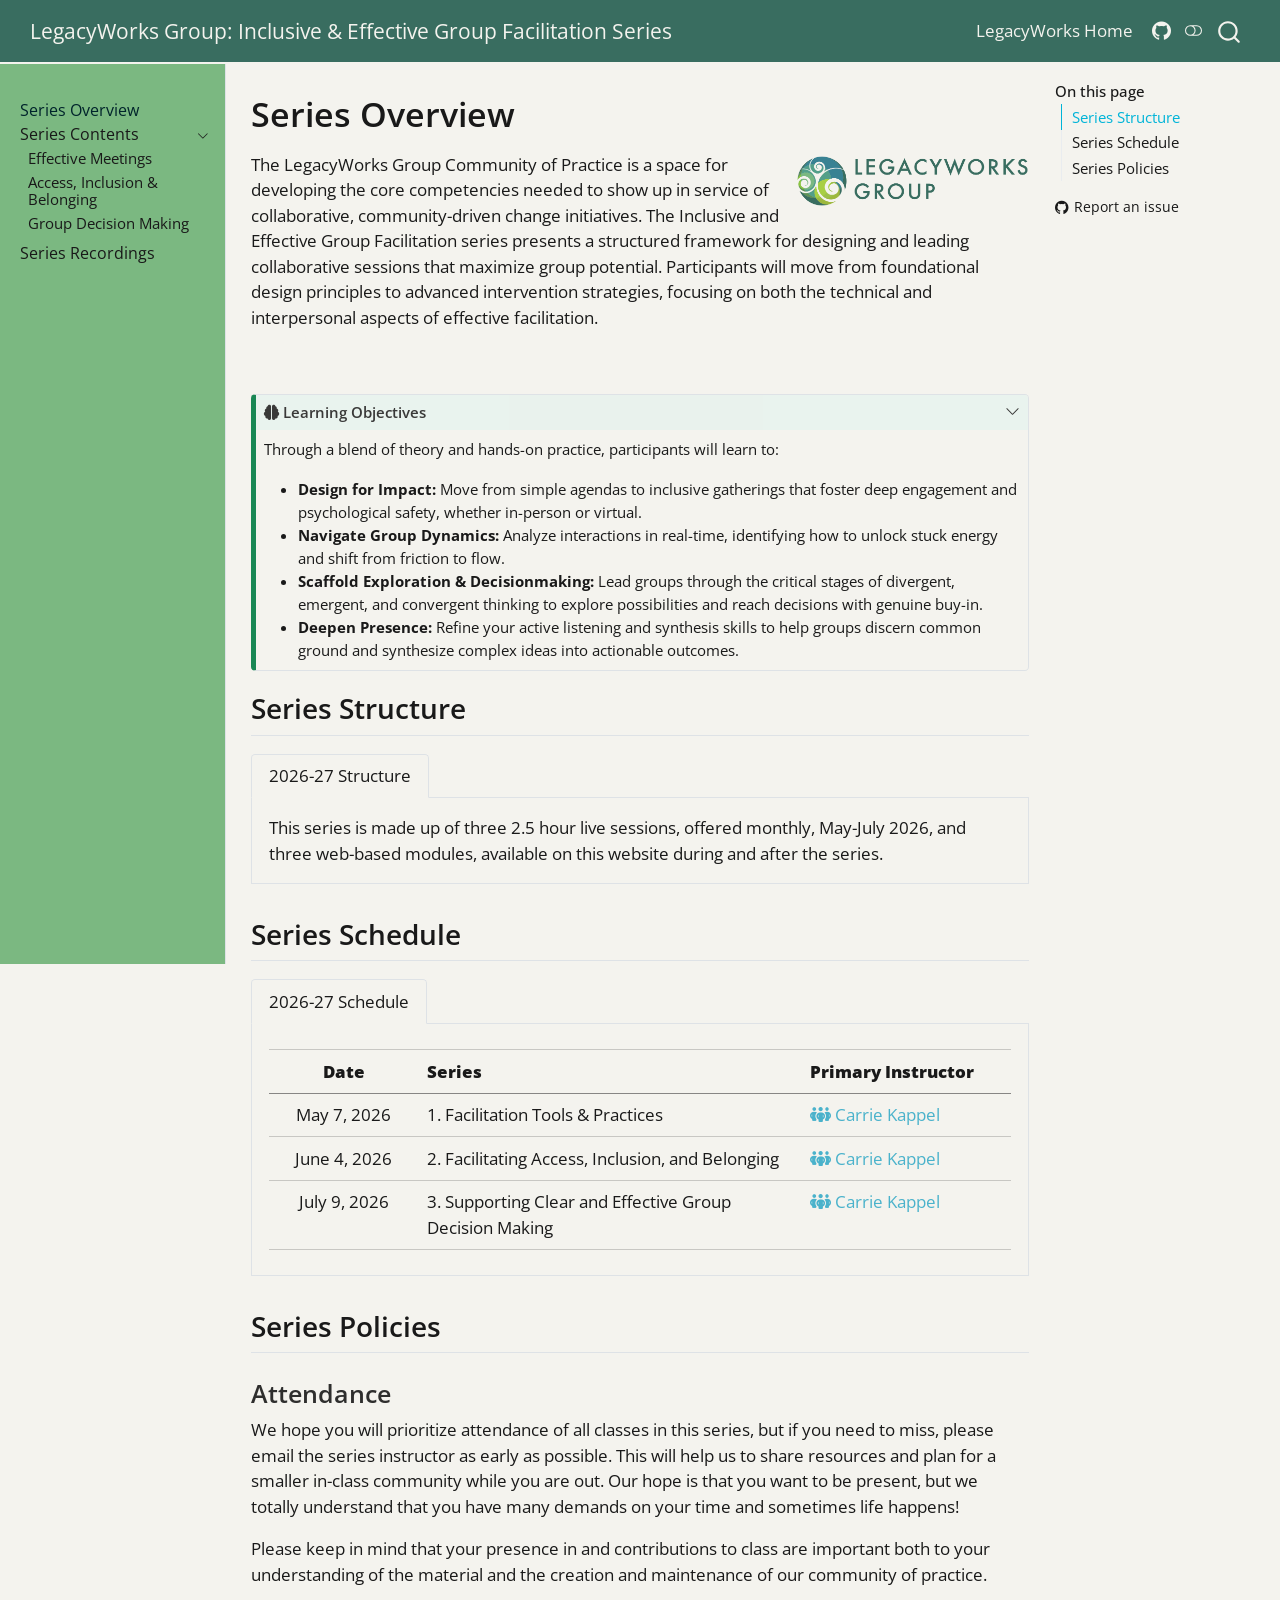
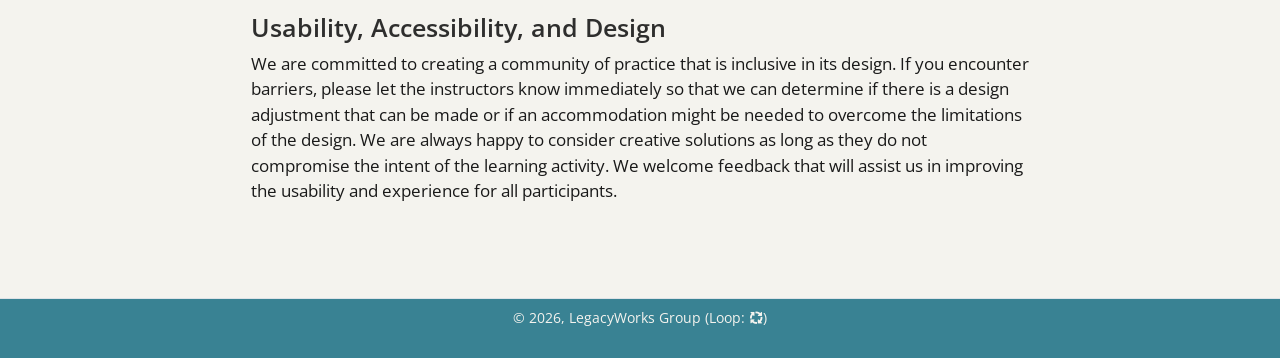
==== index.html @ 229d74aa "Built site for gh-pages" ====
<!DOCTYPE html>
<html xmlns="http://www.w3.org/1999/xhtml" lang="en" xml:lang="en"><head>

<meta charset="utf-8">
<meta name="generator" content="quarto-1.9.38">

<meta name="viewport" content="width=device-width, initial-scale=1.0, user-scalable=yes">


<title>Series Overview – LegacyWorks Group: Inclusive &amp; Effective Group Facilitation Series</title>
<style>
/* Default styles provided by pandoc.
** See https://pandoc.org/MANUAL.html#variables-for-html for config info.
*/
code{white-space: pre-wrap;}
span.smallcaps{font-variant: small-caps;}
div.columns{display: flex; gap: min(4vw, 1.5em);}
div.column{flex: auto; overflow-x: auto;}
div.hanging-indent{margin-left: 1.5em; text-indent: -1.5em;}
ul.task-list{list-style: none;}
ul.task-list li input[type="checkbox"] {
  width: 0.8em;
  margin: 0 0.8em 0.2em -1em; /* quarto-specific, see https://github.com/quarto-dev/quarto-cli/issues/4556 */ 
  vertical-align: middle;
}
</style>


<script src="site_libs/quarto-nav/quarto-nav.js"></script>
<script src="site_libs/quarto-nav/headroom.min.js"></script>
<script src="site_libs/clipboard/clipboard.min.js"></script>
<script src="site_libs/quarto-search/autocomplete.umd.js"></script>
<script src="site_libs/quarto-search/fuse.min.js"></script>
<script src="site_libs/quarto-search/quarto-search.js"></script>
<meta name="quarto:offset" content="./">
<link href="./content/images/logo_lwg-circle.png" rel="icon" type="image/png">
<script src="site_libs/quarto-html/quarto.js" type="module"></script>
<script src="site_libs/quarto-html/tabsets/tabsets.js" type="module"></script>
<script src="site_libs/quarto-html/popper.min.js"></script>
<script src="site_libs/quarto-html/tippy.umd.min.js"></script>
<script src="site_libs/quarto-html/anchor.min.js"></script>
<link href="site_libs/quarto-html/tippy.css" rel="stylesheet">
<link href="site_libs/quarto-html/quarto-syntax-highlighting-15634bcf2e68342d4ad2dfa704d543f6.css" rel="stylesheet" class="quarto-color-scheme" id="quarto-text-highlighting-styles">
<link href="site_libs/quarto-html/quarto-syntax-highlighting-dark-0a6b7249c26820e032cb0bd839ff02b1.css" rel="stylesheet" class="quarto-color-scheme quarto-color-alternate" id="quarto-text-highlighting-styles">
<link href="site_libs/quarto-html/quarto-syntax-highlighting-15634bcf2e68342d4ad2dfa704d543f6.css" rel="stylesheet" class="quarto-color-scheme-extra" id="quarto-text-highlighting-styles">
<script src="site_libs/bootstrap/bootstrap.min.js"></script>
<link href="site_libs/bootstrap/bootstrap-icons.css" rel="stylesheet">
<link href="site_libs/bootstrap/bootstrap-99020e4f8ed418874f7eb208afc28498.min.css" rel="stylesheet" append-hash="true" class="quarto-color-scheme" id="quarto-bootstrap" data-mode="light">
<link href="site_libs/bootstrap/bootstrap-dark-16f707bbf4375c646c386dc39ae0afd0.min.css" rel="stylesheet" append-hash="true" class="quarto-color-scheme quarto-color-alternate" id="quarto-bootstrap" data-mode="dark">
<link href="site_libs/bootstrap/bootstrap-99020e4f8ed418874f7eb208afc28498.min.css" rel="stylesheet" append-hash="true" class="quarto-color-scheme-extra" id="quarto-bootstrap" data-mode="light">
<link href="site_libs/quarto-contrib/fontawesome6-6.7.2/all.min.css" rel="stylesheet">
<link href="site_libs/quarto-contrib/fontawesome6-6.7.2/latex-fontsize.css" rel="stylesheet">
<script id="quarto-search-options" type="application/json">{
  "location": "navbar",
  "copy-button": false,
  "collapse-after": 3,
  "panel-placement": "end",
  "type": "overlay",
  "limit": 50,
  "keyboard-shortcut": [
    "f",
    "/",
    "s"
  ],
  "show-item-context": false,
  "language": {
    "search-no-results-text": "No results",
    "search-matching-documents-text": "matching documents",
    "search-copy-link-title": "Copy link to search",
    "search-hide-matches-text": "Hide additional matches",
    "search-more-match-text": "more match in this document",
    "search-more-matches-text": "more matches in this document",
    "search-clear-button-title": "Clear",
    "search-text-placeholder": "",
    "search-detached-cancel-button-title": "Cancel",
    "search-submit-button-title": "Submit",
    "search-label": "Search"
  }
}</script>


</head>

<body class="nav-sidebar docked nav-fixed quarto-light"><script id="quarto-html-before-body" type="application/javascript">
    const toggleBodyColorMode = (bsSheetEl) => {
      const mode = bsSheetEl.getAttribute("data-mode");
      const bodyEl = window.document.querySelector("body");
      if (mode === "dark") {
        bodyEl.classList.add("quarto-dark");
        bodyEl.classList.remove("quarto-light");
      } else {
        bodyEl.classList.add("quarto-light");
        bodyEl.classList.remove("quarto-dark");
      }
    }
    const toggleBodyColorPrimary = () => {
      const bsSheetEl = window.document.querySelector("link#quarto-bootstrap:not([rel=disabled-stylesheet])");
      if (bsSheetEl) {
        toggleBodyColorMode(bsSheetEl);
      }
    }
    const setColorSchemeToggle = (alternate) => {
      const toggles = window.document.querySelectorAll('.quarto-color-scheme-toggle');
      for (let i=0; i < toggles.length; i++) {
        const toggle = toggles[i];
        if (toggle) {
          if (alternate) {
            toggle.classList.add("alternate");
          } else {
            toggle.classList.remove("alternate");
          }
        }
      }
    };
    const toggleColorMode = (alternate) => {
      // Switch the stylesheets
      const primaryStylesheets = window.document.querySelectorAll('link.quarto-color-scheme:not(.quarto-color-alternate)');
      const alternateStylesheets = window.document.querySelectorAll('link.quarto-color-scheme.quarto-color-alternate');
      manageTransitions('#quarto-margin-sidebar .nav-link', false);
      if (alternate) {
        // note: dark is layered on light, we don't disable primary!
        enableStylesheet(alternateStylesheets);
        for (const sheetNode of alternateStylesheets) {
          if (sheetNode.id === "quarto-bootstrap") {
            toggleBodyColorMode(sheetNode);
          }
        }
      } else {
        disableStylesheet(alternateStylesheets);
        enableStylesheet(primaryStylesheets)
        toggleBodyColorPrimary();
      }
      manageTransitions('#quarto-margin-sidebar .nav-link', true);
      // Switch the toggles
      setColorSchemeToggle(alternate)
      // Hack to workaround the fact that safari doesn't
      // properly recolor the scrollbar when toggling (#1455)
      if (navigator.userAgent.indexOf('Safari') > 0 && navigator.userAgent.indexOf('Chrome') == -1) {
        manageTransitions("body", false);
        window.scrollTo(0, 1);
        setTimeout(() => {
          window.scrollTo(0, 0);
          manageTransitions("body", true);
        }, 40);
      }
    }
    const disableStylesheet = (stylesheets) => {
      for (let i=0; i < stylesheets.length; i++) {
        const stylesheet = stylesheets[i];
        stylesheet.rel = 'disabled-stylesheet';
      }
    }
    const enableStylesheet = (stylesheets) => {
      for (let i=0; i < stylesheets.length; i++) {
        const stylesheet = stylesheets[i];
        if(stylesheet.rel !== 'stylesheet') { // for Chrome, which will still FOUC without this check
          stylesheet.rel = 'stylesheet';
        }
      }
    }
    const manageTransitions = (selector, allowTransitions) => {
      const els = window.document.querySelectorAll(selector);
      for (let i=0; i < els.length; i++) {
        const el = els[i];
        if (allowTransitions) {
          el.classList.remove('notransition');
        } else {
          el.classList.add('notransition');
        }
      }
    }
    const isFileUrl = () => {
      return window.location.protocol === 'file:';
    }
    const hasAlternateSentinel = () => {
      let styleSentinel = getColorSchemeSentinel();
      if (styleSentinel !== null) {
        return styleSentinel === "alternate";
      } else {
        return false;
      }
    }
    const setStyleSentinel = (alternate) => {
      const value = alternate ? "alternate" : "default";
      if (!isFileUrl()) {
        window.localStorage.setItem("quarto-color-scheme", value);
      } else {
        localAlternateSentinel = value;
      }
    }
    const getColorSchemeSentinel = () => {
      if (!isFileUrl()) {
        const storageValue = window.localStorage.getItem("quarto-color-scheme");
        return storageValue != null ? storageValue : localAlternateSentinel;
      } else {
        return localAlternateSentinel;
      }
    }
    const toggleGiscusIfUsed = (isAlternate, darkModeDefault) => {
      const baseTheme = document.querySelector('#giscus-base-theme')?.value ?? 'light';
      const alternateTheme = document.querySelector('#giscus-alt-theme')?.value ?? 'dark';
      let newTheme = '';
      if(authorPrefersDark) {
        newTheme = isAlternate ? baseTheme : alternateTheme;
      } else {
        newTheme = isAlternate ? alternateTheme : baseTheme;
      }
      const changeGiscusTheme = () => {
        // From: https://github.com/giscus/giscus/issues/336
        const sendMessage = (message) => {
          const iframe = document.querySelector('iframe.giscus-frame');
          if (!iframe) return;
          iframe.contentWindow.postMessage({ giscus: message }, 'https://giscus.app');
        }
        sendMessage({
          setConfig: {
            theme: newTheme
          }
        });
      }
      const isGiscussLoaded = window.document.querySelector('iframe.giscus-frame') !== null;
      if (isGiscussLoaded) {
        changeGiscusTheme();
      }
    };
    const authorPrefersDark = false;
    const darkModeDefault = authorPrefersDark;
      document.querySelector('link#quarto-text-highlighting-styles.quarto-color-scheme-extra').rel = 'disabled-stylesheet';
      document.querySelector('link#quarto-bootstrap.quarto-color-scheme-extra').rel = 'disabled-stylesheet';
    let localAlternateSentinel = darkModeDefault ? 'alternate' : 'default';
    // Dark / light mode switch
    window.quartoToggleColorScheme = () => {
      // Read the current dark / light value
      let toAlternate = !hasAlternateSentinel();
      toggleColorMode(toAlternate);
      setStyleSentinel(toAlternate);
      toggleGiscusIfUsed(toAlternate, darkModeDefault);
      window.dispatchEvent(new Event('resize'));
    };
    // Switch to dark mode if need be
    if (hasAlternateSentinel()) {
      toggleColorMode(true);
    } else {
      toggleColorMode(false);
    }
  </script>

<div id="quarto-search-results"></div>
  <header id="quarto-header" class="headroom fixed-top">
    <nav class="navbar navbar-expand-lg " data-bs-theme="dark">
      <div class="navbar-container container-fluid">
      <div class="navbar-brand-container mx-auto">
    <a class="navbar-brand" href="./index.html">
    <span class="navbar-title">LegacyWorks Group: Inclusive &amp; Effective Group Facilitation Series</span>
    </a>
  </div>
            <div id="quarto-search" class="" title="Search"></div>
          <button class="navbar-toggler" type="button" data-bs-toggle="collapse" data-bs-target="#navbarCollapse" aria-controls="navbarCollapse" role="menu" aria-expanded="false" aria-label="Toggle navigation" onclick="if (window.quartoToggleHeadroom) { window.quartoToggleHeadroom(); }">
  <span class="navbar-toggler-icon"></span>
</button>
          <div class="collapse navbar-collapse" id="navbarCollapse">
            <ul class="navbar-nav navbar-nav-scroll ms-auto">
  <li class="nav-item">
    <a class="nav-link" href="https://legacyworksgroup.com/"> 
<span class="menu-text">LegacyWorks Home</span></a>
  </li>  
  <li class="nav-item compact">
    <a class="nav-link" href="https://github.com/LegacyWorksGroup/inclusive-facilitation"> <i class="bi bi-github" role="img">
</i> 
<span class="menu-text"></span></a>
  </li>  
</ul>
          </div> <!-- /navcollapse -->
            <div class="quarto-navbar-tools">
  <a href="" class="quarto-color-scheme-toggle quarto-navigation-tool  px-1" onclick="window.quartoToggleColorScheme(); return false;" title="Toggle dark mode"><i class="bi"></i></a>
</div>
      </div> <!-- /container-fluid -->
    </nav>
  <nav class="quarto-secondary-nav">
    <div class="container-fluid d-flex">
      <button type="button" class="quarto-btn-toggle btn" data-bs-toggle="collapse" role="button" data-bs-target=".quarto-sidebar-collapse-item" aria-controls="quarto-sidebar" aria-expanded="false" aria-label="Toggle sidebar navigation" onclick="if (window.quartoToggleHeadroom) { window.quartoToggleHeadroom(); }">
        <i class="bi bi-layout-text-sidebar-reverse"></i>
      </button>
        <nav class="quarto-page-breadcrumbs" aria-label="breadcrumb"><ol class="breadcrumb"><li class="breadcrumb-item"><a href="./index.html">Series Overview</a></li></ol></nav>
        <a class="flex-grow-1" role="navigation" data-bs-toggle="collapse" data-bs-target=".quarto-sidebar-collapse-item" aria-controls="quarto-sidebar" aria-expanded="false" aria-label="Toggle sidebar navigation" onclick="if (window.quartoToggleHeadroom) { window.quartoToggleHeadroom(); }">      
        </a>
    </div>
  </nav>
</header>
<!-- content -->
<div id="quarto-content" class="quarto-container page-columns page-rows-contents page-layout-article page-navbar">
<!-- sidebar -->
  <nav id="quarto-sidebar" class="sidebar collapse collapse-horizontal quarto-sidebar-collapse-item sidebar-navigation docked overflow-auto">
    <div class="sidebar-menu-container"> 
    <ul class="list-unstyled mt-1">
        <li class="sidebar-item">
  <div class="sidebar-item-container"> 
  <a href="./index.html" class="sidebar-item-text sidebar-link active">
 <span class="menu-text">Series Overview</span></a>
  </div>
</li>
        <li class="sidebar-item sidebar-item-section">
      <div class="sidebar-item-container"> 
            <a class="sidebar-item-text sidebar-link text-start" data-bs-toggle="collapse" data-bs-target="#quarto-sidebar-section-1" role="navigation" aria-expanded="true">
 <span class="menu-text">Series Contents</span></a>
          <a class="sidebar-item-toggle text-start" data-bs-toggle="collapse" data-bs-target="#quarto-sidebar-section-1" role="navigation" aria-expanded="true" aria-label="Toggle section">
            <i class="bi bi-chevron-right ms-2"></i>
          </a> 
      </div>
      <ul id="quarto-sidebar-section-1" class="collapse list-unstyled sidebar-section depth1 show">  
          <li class="sidebar-item">
  <div class="sidebar-item-container"> 
  <a href="./content/meetings.html" class="sidebar-item-text sidebar-link">
 <span class="menu-text">Effective Meetings</span></a>
  </div>
</li>
          <li class="sidebar-item">
  <div class="sidebar-item-container"> 
  <a href="./content/belonging.html" class="sidebar-item-text sidebar-link">
 <span class="menu-text">Access, Inclusion &amp; Belonging</span></a>
  </div>
</li>
          <li class="sidebar-item">
  <div class="sidebar-item-container"> 
  <a href="./content/decision-making.html" class="sidebar-item-text sidebar-link">
 <span class="menu-text">Group Decision Making</span></a>
  </div>
</li>
      </ul>
  </li>
        <li class="sidebar-item">
  <div class="sidebar-item-container"> 
  <a href="./recordings.html" class="sidebar-item-text sidebar-link">
 <span class="menu-text">Series Recordings</span></a>
  </div>
</li>
    </ul>
    </div>
</nav>
<div id="quarto-sidebar-glass" class="quarto-sidebar-collapse-item" data-bs-toggle="collapse" data-bs-target=".quarto-sidebar-collapse-item"></div>
<!-- margin-sidebar -->
    <div id="quarto-margin-sidebar" class="sidebar margin-sidebar">
        <nav id="TOC" role="doc-toc" class="toc-active">
    <h2 id="toc-title">On this page</h2>
   
  <ul>
  <li><a href="#series-structure" id="toc-series-structure" class="nav-link active" data-scroll-target="#series-structure">Series Structure</a></li>
  <li><a href="#series-schedule" id="toc-series-schedule" class="nav-link" data-scroll-target="#series-schedule">Series Schedule</a></li>
  <li><a href="#series-policies" id="toc-series-policies" class="nav-link" data-scroll-target="#series-policies">Series Policies</a>
  <ul class="collapse">
  <li><a href="#attendance" id="toc-attendance" class="nav-link" data-scroll-target="#attendance">Attendance</a></li>
  <li><a href="#usability-accessibility-and-design" id="toc-usability-accessibility-and-design" class="nav-link" data-scroll-target="#usability-accessibility-and-design">Usability, Accessibility, and Design</a></li>
  </ul></li>
  </ul>
<div class="toc-actions"><ul><li><a href="https://github.com/LegacyWorksGroup/inclusive-facilitation/issues/new" class="toc-action"><i class="bi bi-github"></i>Report an issue</a></li></ul></div></nav>
    </div>
<!-- main -->
<main class="content" id="quarto-document-content">


<header id="title-block-header" class="quarto-title-block default">
<div class="quarto-title">
<h1 class="title">Series Overview</h1>
</div>



<div class="quarto-title-meta">

    
  
    
  </div>
  


</header>


<p><img src="content/images/logo_lwg-long.png" alt="Logo for LegacyWorks Group" width="30%" align="right"></p>
<p>The LegacyWorks Group Community of Practice is a space for developing the core competencies needed to show up in service of collaborative, community-driven change initiatives. The Inclusive and Effective Group Facilitation series presents a structured framework for designing and leading collaborative sessions that maximize group potential. Participants will move from foundational design principles to advanced intervention strategies, focusing on both the technical and interpersonal aspects of effective facilitation.</p>
<p><br></p>
<div class="callout callout-style-default callout-tip no-icon callout-titled">
<div class="callout-header d-flex align-content-center" data-bs-toggle="collapse" data-bs-target=".callout-1-contents" aria-controls="callout-1" aria-expanded="true" aria-label="Toggle callout">
<div class="callout-icon-container">
<i class="callout-icon no-icon"></i>
</div>
<div class="callout-title-container flex-fill">
<span class="screen-reader-only">Tip</span><i class="fa-solid fa-brain" aria-label="brain"></i> Learning Objectives
</div>
<div class="callout-btn-toggle d-inline-block border-0 py-1 ps-1 pe-0 float-end"><i class="callout-toggle"></i></div>
</div>
<div id="callout-1" class="callout-1-contents callout-collapse collapse show">
<div class="callout-body-container callout-body">
<p>Through a blend of theory and hands-on practice, participants will learn to:</p>
<ul>
<li><strong>Design for Impact:</strong> Move from simple agendas to inclusive gatherings that foster deep engagement and psychological safety, whether in-person or virtual.</li>
<li><strong>Navigate Group Dynamics:</strong> Analyze interactions in real-time, identifying how to unlock stuck energy and shift from friction to flow.</li>
<li><strong>Scaffold Exploration &amp; Decisionmaking:</strong> Lead groups through the critical stages of divergent, emergent, and convergent thinking to explore possibilities and reach decisions with genuine buy-in.</li>
<li><strong>Deepen Presence:</strong> Refine your active listening and synthesis skills to help groups discern common ground and synthesize complex ideas into actionable outcomes.</li>
</ul>
</div>
</div>
</div>
<section id="series-structure" class="level2">
<h2 class="anchored" data-anchor-id="series-structure">Series Structure</h2>
<div class="tabset-margin-container"></div><div class="panel-tabset">
<ul class="nav nav-tabs" role="tablist"><li class="nav-item" role="presentation"><a class="nav-link active" id="tabset-1-1-tab" data-bs-toggle="tab" data-bs-target="#tabset-1-1" role="tab" aria-controls="tabset-1-1" aria-selected="true" href="">2026-27 Structure</a></li></ul>
<div class="tab-content">
<div id="tabset-1-1" class="tab-pane active" role="tabpanel" aria-labelledby="tabset-1-1-tab">
<p>This series is made up of three 2.5 hour live sessions, offered monthly, May-July 2026, and three web-based modules, available on this website during and after the series.</p>
</div>
</div>
</div>
</section>
<section id="series-schedule" class="level2">
<h2 class="anchored" data-anchor-id="series-schedule">Series Schedule</h2>
<div class="tabset-margin-container"></div><div class="panel-tabset">
<ul class="nav nav-tabs" role="tablist"><li class="nav-item" role="presentation"><a class="nav-link active" id="tabset-2-1-tab" data-bs-toggle="tab" data-bs-target="#tabset-2-1" role="tab" aria-controls="tabset-2-1" aria-selected="true" href="">2026-27 Schedule</a></li></ul>
<div class="tab-content">
<div id="tabset-2-1" class="tab-pane active" role="tabpanel" aria-labelledby="tabset-2-1-tab">
<table class="caption-top table">
<colgroup>
<col style="width: 20%">
<col style="width: 51%">
<col style="width: 28%">
</colgroup>
<thead>
<tr class="header">
<th style="text-align: center;"><strong>Date</strong></th>
<th style="text-align: left;"><strong>Series</strong></th>
<th style="text-align: left;"><strong>Primary Instructor</strong></th>
</tr>
</thead>
<tbody>
<tr class="odd">
<td style="text-align: center;">May 7, 2026</td>
<td style="text-align: left;">1. Facilitation Tools &amp; Practices</td>
<td style="text-align: left;"><span style="color:#4AB2CB"><i class="fa-solid fa-people-group" aria-label="people-group"></i> Carrie Kappel </span></td>
</tr>
<tr class="even">
<td style="text-align: center;">June 4, 2026</td>
<td style="text-align: left;">2. Facilitating Access, Inclusion, and Belonging</td>
<td style="text-align: left;"><span style="color:#4AB2CB"><i class="fa-solid fa-people-group" aria-label="people-group"></i> Carrie Kappel </span></td>
</tr>
<tr class="odd">
<td style="text-align: center;">July 9, 2026</td>
<td style="text-align: left;">3. Supporting Clear and Effective Group Decision Making</td>
<td style="text-align: left;"><span style="color:#4AB2CB"><i class="fa-solid fa-people-group" aria-label="people-group"></i> Carrie Kappel </span></td>
</tr>
</tbody>
</table>
</div>
</div>
</div>
</section>
<section id="series-policies" class="level2">
<h2 class="anchored" data-anchor-id="series-policies">Series Policies</h2>
<section id="attendance" class="level3">
<h3 class="anchored" data-anchor-id="attendance">Attendance</h3>
<p>We hope you will prioritize attendance of all classes in this series, but if you need to miss, please email the series instructor as early as possible. This will help us to share resources and plan for a smaller in-class community while you are out. Our hope is that you want to be present, but we totally understand that you have many demands on your time and sometimes life happens!</p>
<p>Please keep in mind that your presence in and contributions to class are important both to your understanding of the material and the creation and maintenance of our community of practice.</p>
</section>
<section id="usability-accessibility-and-design" class="level3">
<h3 class="anchored" data-anchor-id="usability-accessibility-and-design">Usability, Accessibility, and Design</h3>
<p>We are committed to creating a community of practice that is inclusive in its design. If you encounter barriers, please let the instructors know immediately so that we can determine if there is a design adjustment that can be made or if an accommodation might be needed to overcome the limitations of the design. We are always happy to consider creative solutions as long as they do not compromise the intent of the learning activity. We welcome feedback that will assist us in improving the usability and experience for all participants.</p>


</section>
</section>

</main> <!-- /main -->
<script id="quarto-html-after-body" type="application/javascript">
  window.document.addEventListener("DOMContentLoaded", function (event) {
    // Ensure there is a toggle, if there isn't float one in the top right
    if (window.document.querySelector('.quarto-color-scheme-toggle') === null) {
      const a = window.document.createElement('a');
      a.classList.add('top-right');
      a.classList.add('quarto-color-scheme-toggle');
      a.href = "";
      a.onclick = function() { try { window.quartoToggleColorScheme(); } catch {} return false; };
      const i = window.document.createElement("i");
      i.classList.add('bi');
      a.appendChild(i);
      window.document.body.appendChild(a);
    }
    setColorSchemeToggle(hasAlternateSentinel())
    const icon = "";
    const anchorJS = new window.AnchorJS();
    anchorJS.options = {
      placement: 'right',
      icon: icon
    };
    anchorJS.add('.anchored');
    const isCodeAnnotation = (el) => {
      for (const clz of el.classList) {
        if (clz.startsWith('code-annotation-')) {                     
          return true;
        }
      }
      return false;
    }
    const onCopySuccess = function(e) {
      // button target
      const button = e.trigger;
      // don't keep focus
      button.blur();
      // flash "checked"
      button.classList.add('code-copy-button-checked');
      var currentTitle = button.getAttribute("title");
      button.setAttribute("title", "Copied!");
      let tooltip;
      if (window.bootstrap) {
        button.setAttribute("data-bs-toggle", "tooltip");
        button.setAttribute("data-bs-placement", "left");
        button.setAttribute("data-bs-title", "Copied!");
        tooltip = new bootstrap.Tooltip(button, 
          { trigger: "manual", 
            customClass: "code-copy-button-tooltip",
            offset: [0, -8]});
        tooltip.show();    
      }
      setTimeout(function() {
        if (tooltip) {
          tooltip.hide();
          button.removeAttribute("data-bs-title");
          button.removeAttribute("data-bs-toggle");
          button.removeAttribute("data-bs-placement");
        }
        button.setAttribute("title", currentTitle);
        button.classList.remove('code-copy-button-checked');
      }, 1000);
      // clear code selection
      e.clearSelection();
    }
    const getTextToCopy = function(trigger) {
      const outerScaffold = trigger.parentElement.cloneNode(true);
      const codeEl = outerScaffold.querySelector('code');
      for (const childEl of codeEl.children) {
        if (isCodeAnnotation(childEl)) {
          childEl.remove();
        }
      }
      return codeEl.innerText;
    }
    const clipboard = new window.ClipboardJS('.code-copy-button:not([data-in-quarto-modal])', {
      text: getTextToCopy
    });
    clipboard.on('success', onCopySuccess);
    if (window.document.getElementById('quarto-embedded-source-code-modal')) {
      const clipboardModal = new window.ClipboardJS('.code-copy-button[data-in-quarto-modal]', {
        text: getTextToCopy,
        container: window.document.getElementById('quarto-embedded-source-code-modal')
      });
      clipboardModal.on('success', onCopySuccess);
    }
      var localhostRegex = new RegExp(/^(?:http|https):\/\/localhost\:?[0-9]*\//);
      var mailtoRegex = new RegExp(/^mailto:/);
        var filterRegex = new RegExp("https:\/\/LegacyWorksGroup\.github\.io\/inclusive-facilitation\/");
      var isInternal = (href) => {
          return filterRegex.test(href) || localhostRegex.test(href) || mailtoRegex.test(href);
      }
      // Inspect non-navigation links and adorn them if external
     var links = window.document.querySelectorAll('a[href]:not(.nav-link):not(.navbar-brand):not(.toc-action):not(.sidebar-link):not(.sidebar-item-toggle):not(.pagination-link):not(.no-external):not([aria-hidden]):not(.dropdown-item):not(.quarto-navigation-tool):not(.about-link)');
      for (var i=0; i<links.length; i++) {
        const link = links[i];
        if (!isInternal(link.href)) {
          // undo the damage that might have been done by quarto-nav.js in the case of
          // links that we want to consider external
          if (link.dataset.originalHref !== undefined) {
            link.href = link.dataset.originalHref;
          }
            // target, if specified
            link.setAttribute("target", "_blank");
            if (link.getAttribute("rel") === null) {
              link.setAttribute("rel", "noopener");
            }
        }
      }
    function tippyHover(el, contentFn, onTriggerFn, onUntriggerFn) {
      const config = {
        allowHTML: true,
        maxWidth: 500,
        delay: 100,
        arrow: false,
        appendTo: function(el) {
            return el.parentElement;
        },
        interactive: true,
        interactiveBorder: 10,
        theme: 'quarto',
        placement: 'bottom-start',
      };
      if (contentFn) {
        config.content = contentFn;
      }
      if (onTriggerFn) {
        config.onTrigger = onTriggerFn;
      }
      if (onUntriggerFn) {
        config.onUntrigger = onUntriggerFn;
      }
      window.tippy(el, config); 
    }
    const noterefs = window.document.querySelectorAll('a[role="doc-noteref"]');
    for (var i=0; i<noterefs.length; i++) {
      const ref = noterefs[i];
      tippyHover(ref, function() {
        // use id or data attribute instead here
        let href = ref.getAttribute('data-footnote-href') || ref.getAttribute('href');
        try { href = new URL(href).hash; } catch {}
        const id = href.replace(/^#\/?/, "");
        const note = window.document.getElementById(id);
        if (note) {
          return note.innerHTML;
        } else {
          return "";
        }
      });
    }
    const xrefs = window.document.querySelectorAll('a.quarto-xref');
    const processXRef = (id, note) => {
      // Strip column container classes
      const stripColumnClz = (el) => {
        el.classList.remove("page-full", "page-columns");
        if (el.children) {
          for (const child of el.children) {
            stripColumnClz(child);
          }
        }
      }
      stripColumnClz(note)
      if (id === null || id.startsWith('sec-')) {
        // Special case sections, only their first couple elements
        const container = document.createElement("div");
        if (note.children && note.children.length > 2) {
          container.appendChild(note.children[0].cloneNode(true));
          for (let i = 1; i < note.children.length; i++) {
            const child = note.children[i];
            if (child.tagName === "P" && child.innerText === "") {
              continue;
            } else {
              container.appendChild(child.cloneNode(true));
              break;
            }
          }
          if (window.Quarto?.typesetMath) {
            window.Quarto.typesetMath(container);
          }
          return container.innerHTML
        } else {
          if (window.Quarto?.typesetMath) {
            window.Quarto.typesetMath(note);
          }
          return note.innerHTML;
        }
      } else {
        // Remove any anchor links if they are present
        const anchorLink = note.querySelector('a.anchorjs-link');
        if (anchorLink) {
          anchorLink.remove();
        }
        if (window.Quarto?.typesetMath) {
          window.Quarto.typesetMath(note);
        }
        if (note.classList.contains("callout")) {
          return note.outerHTML;
        } else {
          return note.innerHTML;
        }
      }
    }
    for (var i=0; i<xrefs.length; i++) {
      const xref = xrefs[i];
      tippyHover(xref, undefined, function(instance) {
        instance.disable();
        let url = xref.getAttribute('href');
        let hash = undefined; 
        if (url.startsWith('#')) {
          hash = url;
        } else {
          try { hash = new URL(url).hash; } catch {}
        }
        if (hash) {
          const id = hash.replace(/^#\/?/, "");
          const note = window.document.getElementById(id);
          if (note !== null) {
            try {
              const html = processXRef(id, note.cloneNode(true));
              instance.setContent(html);
            } finally {
              instance.enable();
              instance.show();
            }
          } else {
            // See if we can fetch this
            fetch(url.split('#')[0])
            .then(res => res.text())
            .then(html => {
              const parser = new DOMParser();
              const htmlDoc = parser.parseFromString(html, "text/html");
              const note = htmlDoc.getElementById(id);
              if (note !== null) {
                const html = processXRef(id, note);
                instance.setContent(html);
              } 
            }).finally(() => {
              instance.enable();
              instance.show();
            });
          }
        } else {
          // See if we can fetch a full url (with no hash to target)
          // This is a special case and we should probably do some content thinning / targeting
          fetch(url)
          .then(res => res.text())
          .then(html => {
            const parser = new DOMParser();
            const htmlDoc = parser.parseFromString(html, "text/html");
            const note = htmlDoc.querySelector('main.content');
            if (note !== null) {
              // This should only happen for chapter cross references
              // (since there is no id in the URL)
              // remove the first header
              if (note.children.length > 0 && note.children[0].tagName === "HEADER") {
                note.children[0].remove();
              }
              const html = processXRef(null, note);
              instance.setContent(html);
            } 
          }).finally(() => {
            instance.enable();
            instance.show();
          });
        }
      }, function(instance) {
      });
    }
        let selectedAnnoteEl;
        const selectorForAnnotation = ( cell, annotation) => {
          let cellAttr = 'data-code-cell="' + cell + '"';
          let lineAttr = 'data-code-annotation="' +  annotation + '"';
          const selector = 'span[' + cellAttr + '][' + lineAttr + ']';
          return selector;
        }
        const selectCodeLines = (annoteEl) => {
          const doc = window.document;
          const targetCell = annoteEl.getAttribute("data-target-cell");
          const targetAnnotation = annoteEl.getAttribute("data-target-annotation");
          const annoteSpan = window.document.querySelector(selectorForAnnotation(targetCell, targetAnnotation));
          const lines = annoteSpan.getAttribute("data-code-lines").split(",");
          const lineIds = lines.map((line) => {
            return targetCell + "-" + line;
          })
          let top = null;
          let height = null;
          let parent = null;
          if (lineIds.length > 0) {
              //compute the position of the single el (top and bottom and make a div)
              const el = window.document.getElementById(lineIds[0]);
              top = el.offsetTop;
              height = el.offsetHeight;
              parent = el.parentElement.parentElement;
            if (lineIds.length > 1) {
              const lastEl = window.document.getElementById(lineIds[lineIds.length - 1]);
              const bottom = lastEl.offsetTop + lastEl.offsetHeight;
              height = bottom - top;
            }
            if (top !== null && height !== null && parent !== null) {
              // cook up a div (if necessary) and position it 
              let div = window.document.getElementById("code-annotation-line-highlight");
              if (div === null) {
                div = window.document.createElement("div");
                div.setAttribute("id", "code-annotation-line-highlight");
                div.style.position = 'absolute';
                parent.appendChild(div);
              }
              div.style.top = top - 2 + "px";
              div.style.height = height + 4 + "px";
              div.style.left = 0;
              let gutterDiv = window.document.getElementById("code-annotation-line-highlight-gutter");
              if (gutterDiv === null) {
                gutterDiv = window.document.createElement("div");
                gutterDiv.setAttribute("id", "code-annotation-line-highlight-gutter");
                gutterDiv.style.position = 'absolute';
                const codeCell = window.document.getElementById(targetCell);
                const gutter = codeCell.querySelector('.code-annotation-gutter');
                gutter.appendChild(gutterDiv);
              }
              gutterDiv.style.top = top - 2 + "px";
              gutterDiv.style.height = height + 4 + "px";
            }
            selectedAnnoteEl = annoteEl;
          }
        };
        const unselectCodeLines = () => {
          const elementsIds = ["code-annotation-line-highlight", "code-annotation-line-highlight-gutter"];
          elementsIds.forEach((elId) => {
            const div = window.document.getElementById(elId);
            if (div) {
              div.remove();
            }
          });
          selectedAnnoteEl = undefined;
        };
          // Handle positioning of the toggle
      window.addEventListener(
        "resize",
        throttle(() => {
          elRect = undefined;
          if (selectedAnnoteEl) {
            selectCodeLines(selectedAnnoteEl);
          }
        }, 10)
      );
      function throttle(fn, ms) {
      let throttle = false;
      let timer;
        return (...args) => {
          if(!throttle) { // first call gets through
              fn.apply(this, args);
              throttle = true;
          } else { // all the others get throttled
              if(timer) clearTimeout(timer); // cancel #2
              timer = setTimeout(() => {
                fn.apply(this, args);
                timer = throttle = false;
              }, ms);
          }
        };
      }
        // Attach click handler to the DT
        const annoteDls = window.document.querySelectorAll('dt[data-target-cell]');
        for (const annoteDlNode of annoteDls) {
          annoteDlNode.addEventListener('click', (event) => {
            const clickedEl = event.target;
            if (clickedEl !== selectedAnnoteEl) {
              unselectCodeLines();
              const activeEl = window.document.querySelector('dt[data-target-cell].code-annotation-active');
              if (activeEl) {
                activeEl.classList.remove('code-annotation-active');
              }
              selectCodeLines(clickedEl);
              clickedEl.classList.add('code-annotation-active');
            } else {
              // Unselect the line
              unselectCodeLines();
              clickedEl.classList.remove('code-annotation-active');
            }
          });
        }
    const findCites = (el) => {
      const parentEl = el.parentElement;
      if (parentEl) {
        const cites = parentEl.dataset.cites;
        if (cites) {
          return {
            el,
            cites: cites.split(' ')
          };
        } else {
          return findCites(el.parentElement)
        }
      } else {
        return undefined;
      }
    };
    var bibliorefs = window.document.querySelectorAll('a[role="doc-biblioref"]');
    for (var i=0; i<bibliorefs.length; i++) {
      const ref = bibliorefs[i];
      const citeInfo = findCites(ref);
      if (citeInfo) {
        tippyHover(citeInfo.el, function() {
          var popup = window.document.createElement('div');
          citeInfo.cites.forEach(function(cite) {
            var citeDiv = window.document.createElement('div');
            citeDiv.classList.add('hanging-indent');
            citeDiv.classList.add('csl-entry');
            var biblioDiv = window.document.getElementById('ref-' + cite);
            if (biblioDiv) {
              citeDiv.innerHTML = biblioDiv.innerHTML;
            }
            popup.appendChild(citeDiv);
          });
          return popup.innerHTML;
        });
      }
    }
  });
  </script>
</div> <!-- /content -->
<footer class="footer">
  <div class="nav-footer">
    <div class="nav-footer-left">
      &nbsp;
    </div>   
    <div class="nav-footer-center">
<p>© 2026, LegacyWorks Group (Loop: <a href="https://sites.google.com/legacyworksgroup.com/legacy-loop/legacyloop"><i class="fa-solid fa-arrows-spin" aria-label="arrows-spin"></i></a>)</p>
<div class="toc-actions d-sm-block d-md-none"><ul><li><a href="https://github.com/LegacyWorksGroup/inclusive-facilitation/issues/new" class="toc-action"><i class="bi bi-github"></i>Report an issue</a></li></ul></div></div>
    <div class="nav-footer-right">
      &nbsp;
    </div>
  </div>
</footer>




</body></html>
---- site_libs/quarto-html/tippy.css ----
.tippy-box[data-animation=fade][data-state=hidden]{opacity:0}[data-tippy-root]{max-width:calc(100vw - 10px)}.tippy-box{position:relative;background-color:#333;color:#fff;border-radius:4px;font-size:14px;line-height:1.4;white-space:normal;outline:0;transition-property:transform,visibility,opacity}.tippy-box[data-placement^=top]>.tippy-arrow{bottom:0}.tippy-box[data-placement^=top]>.tippy-arrow:before{bottom:-7px;left:0;border-width:8px 8px 0;border-top-color:initial;transform-origin:center top}.tippy-box[data-placement^=bottom]>.tippy-arrow{top:0}.tippy-box[data-placement^=bottom]>.tippy-arrow:before{top:-7px;left:0;border-width:0 8px 8px;border-bottom-color:initial;transform-origin:center bottom}.tippy-box[data-placement^=left]>.tippy-arrow{right:0}.tippy-box[data-placement^=left]>.tippy-arrow:before{border-width:8px 0 8px 8px;border-left-color:initial;right:-7px;transform-origin:center left}.tippy-box[data-placement^=right]>.tippy-arrow{left:0}.tippy-box[data-placement^=right]>.tippy-arrow:before{left:-7px;border-width:8px 8px 8px 0;border-right-color:initial;transform-origin:center right}.tippy-box[data-inertia][data-state=visible]{transition-timing-function:cubic-bezier(.54,1.5,.38,1.11)}.tippy-arrow{width:16px;height:16px;color:#333}.tippy-arrow:before{content:"";position:absolute;border-color:transparent;border-style:solid}.tippy-content{position:relative;padding:5px 9px;z-index:1}
---- site_libs/quarto-html/quarto-syntax-highlighting-15634bcf2e68342d4ad2dfa704d543f6.css ----
/* quarto syntax highlight colors */
:root {
  --quarto-hl-ot-color: #003B4F;
  --quarto-hl-at-color: #657422;
  --quarto-hl-ss-color: #20794D;
  --quarto-hl-an-color: #5E5E5E;
  --quarto-hl-fu-color: #4758AB;
  --quarto-hl-st-color: #20794D;
  --quarto-hl-cf-color: #003B4F;
  --quarto-hl-op-color: #5E5E5E;
  --quarto-hl-er-color: #AD0000;
  --quarto-hl-bn-color: #AD0000;
  --quarto-hl-al-color: #AD0000;
  --quarto-hl-va-color: #111111;
  --quarto-hl-bu-color: inherit;
  --quarto-hl-ex-color: inherit;
  --quarto-hl-pp-color: #AD0000;
  --quarto-hl-in-color: #5E5E5E;
  --quarto-hl-vs-color: #20794D;
  --quarto-hl-wa-color: #5E5E5E;
  --quarto-hl-do-color: #5E5E5E;
  --quarto-hl-im-color: #00769E;
  --quarto-hl-ch-color: #20794D;
  --quarto-hl-dt-color: #AD0000;
  --quarto-hl-fl-color: #AD0000;
  --quarto-hl-co-color: #5E5E5E;
  --quarto-hl-cv-color: #5E5E5E;
  --quarto-hl-cn-color: #8f5902;
  --quarto-hl-sc-color: #5E5E5E;
  --quarto-hl-dv-color: #AD0000;
  --quarto-hl-kw-color: #003B4F;
}

/* other quarto variables */
:root {
  --quarto-font-monospace: SFMono-Regular, Menlo, Monaco, Consolas, "Liberation Mono", "Courier New", monospace;
}

/* syntax highlight based on Pandoc's rules */
pre > code.sourceCode > span {
  color: #003B4F;
}

code.sourceCode > span {
  color: #003B4F;
}

div.sourceCode,
div.sourceCode pre.sourceCode {
  color: #003B4F;
}

/* Normal */
code span {
  color: #003B4F;
}

/* Alert */
code span.al {
  color: #AD0000;
  font-style: inherit;
}

/* Annotation */
code span.an {
  color: #5E5E5E;
  font-style: inherit;
}

/* Attribute */
code span.at {
  color: #657422;
  font-style: inherit;
}

/* BaseN */
code span.bn {
  color: #AD0000;
  font-style: inherit;
}

/* BuiltIn */
code span.bu {
  font-style: inherit;
}

/* ControlFlow */
code span.cf {
  color: #003B4F;
  font-weight: bold;
  font-style: inherit;
}

/* Char */
code span.ch {
  color: #20794D;
  font-style: inherit;
}

/* Constant */
code span.cn {
  color: #8f5902;
  font-style: inherit;
}

/* Comment */
code span.co {
  color: #5E5E5E;
  font-style: inherit;
}

/* CommentVar */
code span.cv {
  color: #5E5E5E;
  font-style: italic;
}

/* Documentation */
code span.do {
  color: #5E5E5E;
  font-style: italic;
}

/* DataType */
code span.dt {
  color: #AD0000;
  font-style: inherit;
}

/* DecVal */
code span.dv {
  color: #AD0000;
  font-style: inherit;
}

/* Error */
code span.er {
  color: #AD0000;
  font-style: inherit;
}

/* Extension */
code span.ex {
  font-style: inherit;
}

/* Float */
code span.fl {
  color: #AD0000;
  font-style: inherit;
}

/* Function */
code span.fu {
  color: #4758AB;
  font-style: inherit;
}

/* Import */
code span.im {
  color: #00769E;
  font-style: inherit;
}

/* Information */
code span.in {
  color: #5E5E5E;
  font-style: inherit;
}

/* Keyword */
code span.kw {
  color: #003B4F;
  font-weight: bold;
  font-style: inherit;
}

/* Operator */
code span.op {
  color: #5E5E5E;
  font-style: inherit;
}

/* Other */
code span.ot {
  color: #003B4F;
  font-style: inherit;
}

/* Preprocessor */
code span.pp {
  color: #AD0000;
  font-style: inherit;
}

/* SpecialChar */
code span.sc {
  color: #5E5E5E;
  font-style: inherit;
}

/* SpecialString */
code span.ss {
  color: #20794D;
  font-style: inherit;
}

/* String */
code span.st {
  color: #20794D;
  font-style: inherit;
}

/* Variable */
code span.va {
  color: #111111;
  font-style: inherit;
}

/* VerbatimString */
code span.vs {
  color: #20794D;
  font-style: inherit;
}

/* Warning */
code span.wa {
  color: #5E5E5E;
  font-style: italic;
}

.prevent-inlining {
  content: "</";
}

/*# sourceMappingURL=f23921c56f73e400b49028c9186a1aa0.css.map */
---- site_libs/quarto-html/quarto-syntax-highlighting-dark-0a6b7249c26820e032cb0bd839ff02b1.css ----
/* quarto syntax highlight colors */
:root {
  --quarto-hl-al-color: #f07178;
  --quarto-hl-an-color: #d4d0ab;
  --quarto-hl-at-color: #00e0e0;
  --quarto-hl-bn-color: #d4d0ab;
  --quarto-hl-bu-color: #abe338;
  --quarto-hl-ch-color: #abe338;
  --quarto-hl-co-color: #f8f8f2;
  --quarto-hl-cv-color: #ffd700;
  --quarto-hl-cn-color: #ffd700;
  --quarto-hl-cf-color: #ffa07a;
  --quarto-hl-dt-color: #ffa07a;
  --quarto-hl-dv-color: #d4d0ab;
  --quarto-hl-do-color: #f8f8f2;
  --quarto-hl-er-color: #f07178;
  --quarto-hl-ex-color: #00e0e0;
  --quarto-hl-fl-color: #d4d0ab;
  --quarto-hl-fu-color: #ffa07a;
  --quarto-hl-im-color: #abe338;
  --quarto-hl-in-color: #d4d0ab;
  --quarto-hl-kw-color: #ffa07a;
  --quarto-hl-op-color: #ffa07a;
  --quarto-hl-ot-color: #00e0e0;
  --quarto-hl-pp-color: #dcc6e0;
  --quarto-hl-re-color: #00e0e0;
  --quarto-hl-sc-color: #abe338;
  --quarto-hl-ss-color: #abe338;
  --quarto-hl-st-color: #abe338;
  --quarto-hl-va-color: #00e0e0;
  --quarto-hl-vs-color: #abe338;
  --quarto-hl-wa-color: #dcc6e0;
}

/* other quarto variables */
:root {
  --quarto-font-monospace: SFMono-Regular, Menlo, Monaco, Consolas, "Liberation Mono", "Courier New", monospace;
}

/* syntax highlight based on Pandoc's rules */
pre > code.sourceCode > span {
  color: #f8f8f2;
}

code.sourceCode > span {
  color: #f8f8f2;
}

div.sourceCode,
div.sourceCode pre.sourceCode {
  color: #f8f8f2;
}

/* Normal */
code span {
  color: #f8f8f2;
}

/* Alert */
code span.al {
  color: #f07178;
}

/* Annotation */
code span.an {
  color: #d4d0ab;
}

/* Attribute */
code span.at {
  color: #00e0e0;
}

/* BaseN */
code span.bn {
  color: #d4d0ab;
}

/* BuiltIn */
code span.bu {
  color: #abe338;
}

/* ControlFlow */
code span.cf {
  font-weight: bold;
  color: #ffa07a;
}

/* Char */
code span.ch {
  color: #abe338;
}

/* Constant */
code span.cn {
  color: #ffd700;
}

/* Comment */
code span.co {
  font-style: italic;
  color: #f8f8f2;
}

/* CommentVar */
code span.cv {
  color: #ffd700;
}

/* Documentation */
code span.do {
  color: #f8f8f2;
}

/* DataType */
code span.dt {
  color: #ffa07a;
}

/* DecVal */
code span.dv {
  color: #d4d0ab;
}

/* Error */
code span.er {
  color: #f07178;
  text-decoration: underline;
}

/* Extension */
code span.ex {
  font-weight: bold;
  color: #00e0e0;
}

/* Float */
code span.fl {
  color: #d4d0ab;
}

/* Function */
code span.fu {
  color: #ffa07a;
}

/* Import */
code span.im {
  color: #abe338;
}

/* Information */
code span.in {
  color: #d4d0ab;
}

/* Keyword */
code span.kw {
  font-weight: bold;
  color: #ffa07a;
}

/* Operator */
code span.op {
  color: #ffa07a;
}

/* Other */
code span.ot {
  color: #00e0e0;
}

/* Preprocessor */
code span.pp {
  color: #dcc6e0;
}

/* RegionMarker */
code span.re {
  background-color: #f8f8f2;
  color: #00e0e0;
}

/* SpecialChar */
code span.sc {
  color: #abe338;
}

/* SpecialString */
code span.ss {
  color: #abe338;
}

/* String */
code span.st {
  color: #abe338;
}

/* Variable */
code span.va {
  color: #00e0e0;
}

/* VerbatimString */
code span.vs {
  color: #abe338;
}

/* Warning */
code span.wa {
  color: #dcc6e0;
}

.prevent-inlining {
  content: "</";
}

/*# sourceMappingURL=175367c052bafc98bd680af3479823f0.css.map */
---- site_libs/quarto-html/quarto-syntax-highlighting-15634bcf2e68342d4ad2dfa704d543f6.css ----
/* quarto syntax highlight colors */
:root {
  --quarto-hl-ot-color: #003B4F;
  --quarto-hl-at-color: #657422;
  --quarto-hl-ss-color: #20794D;
  --quarto-hl-an-color: #5E5E5E;
  --quarto-hl-fu-color: #4758AB;
  --quarto-hl-st-color: #20794D;
  --quarto-hl-cf-color: #003B4F;
  --quarto-hl-op-color: #5E5E5E;
  --quarto-hl-er-color: #AD0000;
  --quarto-hl-bn-color: #AD0000;
  --quarto-hl-al-color: #AD0000;
  --quarto-hl-va-color: #111111;
  --quarto-hl-bu-color: inherit;
  --quarto-hl-ex-color: inherit;
  --quarto-hl-pp-color: #AD0000;
  --quarto-hl-in-color: #5E5E5E;
  --quarto-hl-vs-color: #20794D;
  --quarto-hl-wa-color: #5E5E5E;
  --quarto-hl-do-color: #5E5E5E;
  --quarto-hl-im-color: #00769E;
  --quarto-hl-ch-color: #20794D;
  --quarto-hl-dt-color: #AD0000;
  --quarto-hl-fl-color: #AD0000;
  --quarto-hl-co-color: #5E5E5E;
  --quarto-hl-cv-color: #5E5E5E;
  --quarto-hl-cn-color: #8f5902;
  --quarto-hl-sc-color: #5E5E5E;
  --quarto-hl-dv-color: #AD0000;
  --quarto-hl-kw-color: #003B4F;
}

/* other quarto variables */
:root {
  --quarto-font-monospace: SFMono-Regular, Menlo, Monaco, Consolas, "Liberation Mono", "Courier New", monospace;
}

/* syntax highlight based on Pandoc's rules */
pre > code.sourceCode > span {
  color: #003B4F;
}

code.sourceCode > span {
  color: #003B4F;
}

div.sourceCode,
div.sourceCode pre.sourceCode {
  color: #003B4F;
}

/* Normal */
code span {
  color: #003B4F;
}

/* Alert */
code span.al {
  color: #AD0000;
  font-style: inherit;
}

/* Annotation */
code span.an {
  color: #5E5E5E;
  font-style: inherit;
}

/* Attribute */
code span.at {
  color: #657422;
  font-style: inherit;
}

/* BaseN */
code span.bn {
  color: #AD0000;
  font-style: inherit;
}

/* BuiltIn */
code span.bu {
  font-style: inherit;
}

/* ControlFlow */
code span.cf {
  color: #003B4F;
  font-weight: bold;
  font-style: inherit;
}

/* Char */
code span.ch {
  color: #20794D;
  font-style: inherit;
}

/* Constant */
code span.cn {
  color: #8f5902;
  font-style: inherit;
}

/* Comment */
code span.co {
  color: #5E5E5E;
  font-style: inherit;
}

/* CommentVar */
code span.cv {
  color: #5E5E5E;
  font-style: italic;
}

/* Documentation */
code span.do {
  color: #5E5E5E;
  font-style: italic;
}

/* DataType */
code span.dt {
  color: #AD0000;
  font-style: inherit;
}

/* DecVal */
code span.dv {
  color: #AD0000;
  font-style: inherit;
}

/* Error */
code span.er {
  color: #AD0000;
  font-style: inherit;
}

/* Extension */
code span.ex {
  font-style: inherit;
}

/* Float */
code span.fl {
  color: #AD0000;
  font-style: inherit;
}

/* Function */
code span.fu {
  color: #4758AB;
  font-style: inherit;
}

/* Import */
code span.im {
  color: #00769E;
  font-style: inherit;
}

/* Information */
code span.in {
  color: #5E5E5E;
  font-style: inherit;
}

/* Keyword */
code span.kw {
  color: #003B4F;
  font-weight: bold;
  font-style: inherit;
}

/* Operator */
code span.op {
  color: #5E5E5E;
  font-style: inherit;
}

/* Other */
code span.ot {
  color: #003B4F;
  font-style: inherit;
}

/* Preprocessor */
code span.pp {
  color: #AD0000;
  font-style: inherit;
}

/* SpecialChar */
code span.sc {
  color: #5E5E5E;
  font-style: inherit;
}

/* SpecialString */
code span.ss {
  color: #20794D;
  font-style: inherit;
}

/* String */
code span.st {
  color: #20794D;
  font-style: inherit;
}

/* Variable */
code span.va {
  color: #111111;
  font-style: inherit;
}

/* VerbatimString */
code span.vs {
  color: #20794D;
  font-style: inherit;
}

/* Warning */
code span.wa {
  color: #5E5E5E;
  font-style: italic;
}

.prevent-inlining {
  content: "</";
}

/*# sourceMappingURL=f23921c56f73e400b49028c9186a1aa0.css.map */
---- site_libs/quarto-contrib/fontawesome6-6.7.2/latex-fontsize.css ----
.fa-tiny {
  font-size: 0.5em;
}
.fa-scriptsize {
  font-size: 0.7em;
}
.fa-footnotesize {
  font-size: 0.8em;
}
.fa-small {
  font-size: 0.9em;
}
.fa-normalsize {
  font-size: 1em;
}
.fa-large {
  font-size: 1.2em;
}
.fa-Large {
  font-size: 1.5em;
}
.fa-LARGE {
  font-size: 1.75em;
}
.fa-huge {
  font-size: 2em;
}
.fa-Huge {
  font-size: 2.5em;
}
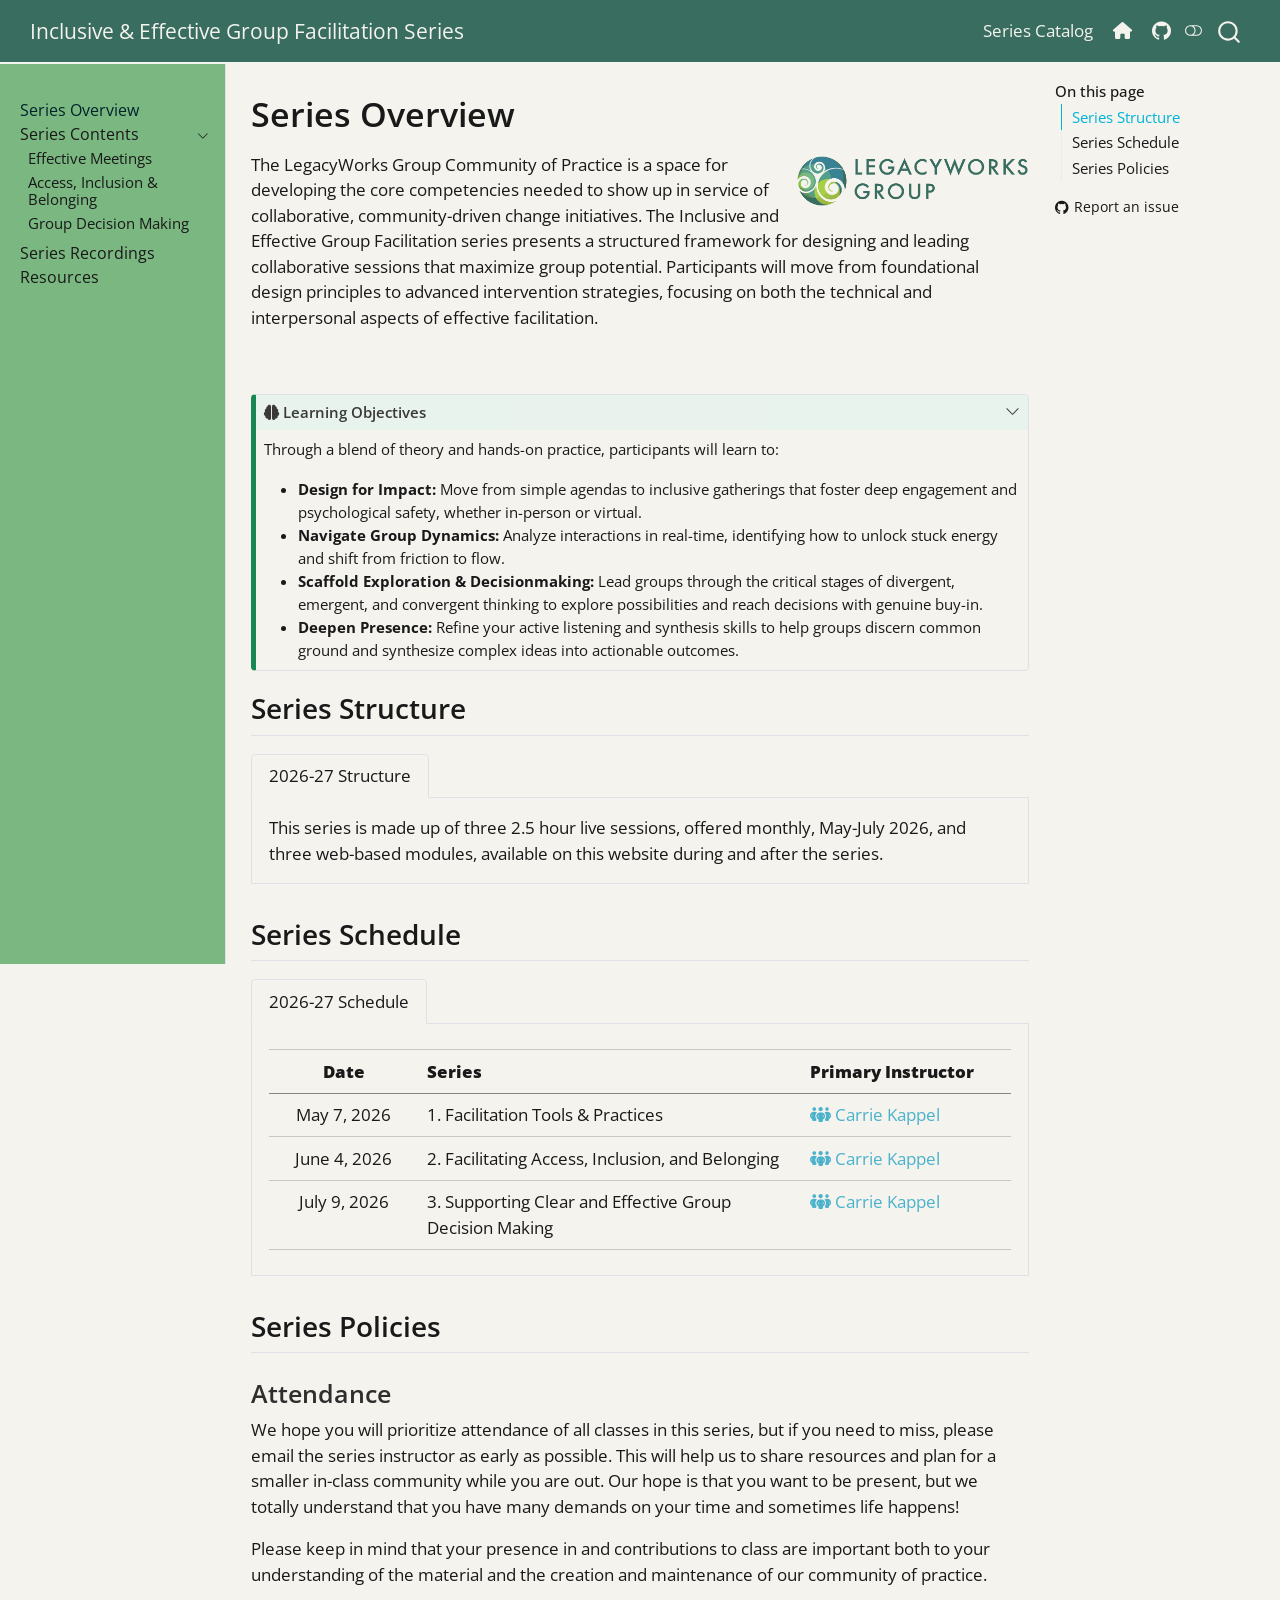
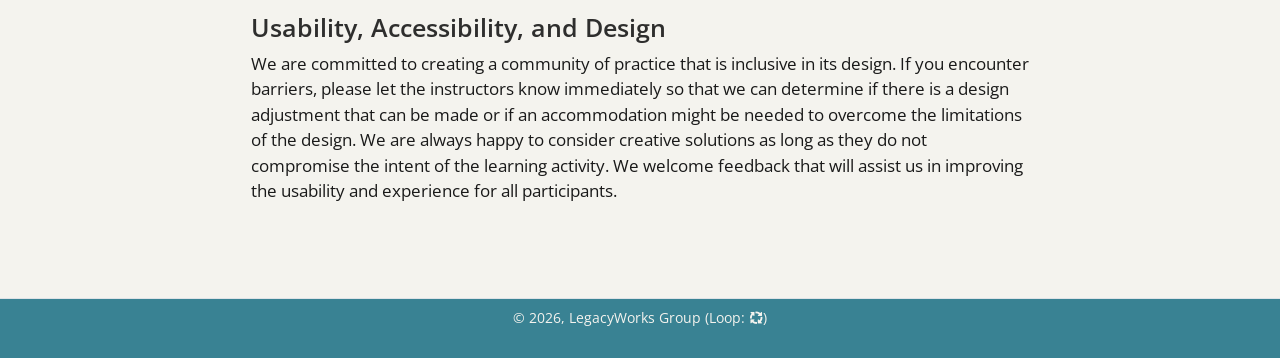
==== commit 656e3a0a: "Built site for gh-pages" ====
--- a/index.html
+++ b/index.html
@@ -7,7 +7,7 @@
 <meta name="viewport" content="width=device-width, initial-scale=1.0, user-scalable=yes">
 
 
-<title>Series Overview – LegacyWorks Group: Inclusive &amp; Effective Group Facilitation Series</title>
+<title>Series Overview – Inclusive &amp; Effective Group Facilitation Series</title>
 <style>
 /* Default styles provided by pandoc.
 ** See https://pandoc.org/MANUAL.html#variables-for-html for config info.
@@ -45,9 +45,9 @@
 <link href="site_libs/quarto-html/quarto-syntax-highlighting-15634bcf2e68342d4ad2dfa704d543f6.css" rel="stylesheet" class="quarto-color-scheme-extra" id="quarto-text-highlighting-styles">
 <script src="site_libs/bootstrap/bootstrap.min.js"></script>
 <link href="site_libs/bootstrap/bootstrap-icons.css" rel="stylesheet">
-<link href="site_libs/bootstrap/bootstrap-99020e4f8ed418874f7eb208afc28498.min.css" rel="stylesheet" append-hash="true" class="quarto-color-scheme" id="quarto-bootstrap" data-mode="light">
-<link href="site_libs/bootstrap/bootstrap-dark-16f707bbf4375c646c386dc39ae0afd0.min.css" rel="stylesheet" append-hash="true" class="quarto-color-scheme quarto-color-alternate" id="quarto-bootstrap" data-mode="dark">
-<link href="site_libs/bootstrap/bootstrap-99020e4f8ed418874f7eb208afc28498.min.css" rel="stylesheet" append-hash="true" class="quarto-color-scheme-extra" id="quarto-bootstrap" data-mode="light">
+<link href="site_libs/bootstrap/bootstrap-1a13c2f7445dd019195fe4fd3f7ce2c0.min.css" rel="stylesheet" append-hash="true" class="quarto-color-scheme" id="quarto-bootstrap" data-mode="light">
+<link href="site_libs/bootstrap/bootstrap-dark-e08aa6084cd93c6cab8f1380269fe6ef.min.css" rel="stylesheet" append-hash="true" class="quarto-color-scheme quarto-color-alternate" id="quarto-bootstrap" data-mode="dark">
+<link href="site_libs/bootstrap/bootstrap-1a13c2f7445dd019195fe4fd3f7ce2c0.min.css" rel="stylesheet" append-hash="true" class="quarto-color-scheme-extra" id="quarto-bootstrap" data-mode="light">
 <link href="site_libs/quarto-contrib/fontawesome6-6.7.2/all.min.css" rel="stylesheet">
 <link href="site_libs/quarto-contrib/fontawesome6-6.7.2/latex-fontsize.css" rel="stylesheet">
 <script id="quarto-search-options" type="application/json">{
@@ -251,7 +251,7 @@
       <div class="navbar-container container-fluid">
       <div class="navbar-brand-container mx-auto">
     <a class="navbar-brand" href="./index.html">
-    <span class="navbar-title">LegacyWorks Group: Inclusive &amp; Effective Group Facilitation Series</span>
+    <span class="navbar-title">Inclusive &amp; Effective Group Facilitation Series</span>
     </a>
   </div>
             <div id="quarto-search" class="" title="Search"></div>
@@ -261,8 +261,12 @@
           <div class="collapse navbar-collapse" id="navbarCollapse">
             <ul class="navbar-nav navbar-nav-scroll ms-auto">
   <li class="nav-item">
+    <a class="nav-link" href="https://legacyworksgroup.github.io/learning-catalog/"> 
+<span class="menu-text">Series Catalog</span></a>
+  </li>  
+  <li class="nav-item">
     <a class="nav-link" href="https://legacyworksgroup.com/"> 
-<span class="menu-text">LegacyWorks Home</span></a>
+<span class="menu-text"><i class="fa-solid fa-house" aria-label="house"></i></span></a>
   </li>  
   <li class="nav-item compact">
     <a class="nav-link" href="https://github.com/LegacyWorksGroup/inclusive-facilitation"> <i class="bi bi-github" role="img">
@@ -334,6 +338,12 @@
  <span class="menu-text">Series Recordings</span></a>
   </div>
 </li>
+        <li class="sidebar-item">
+  <div class="sidebar-item-container"> 
+  <a href="./resources.html" class="sidebar-item-text sidebar-link">
+ <span class="menu-text">Resources</span></a>
+  </div>
+</li>
     </ul>
     </div>
 </nav>
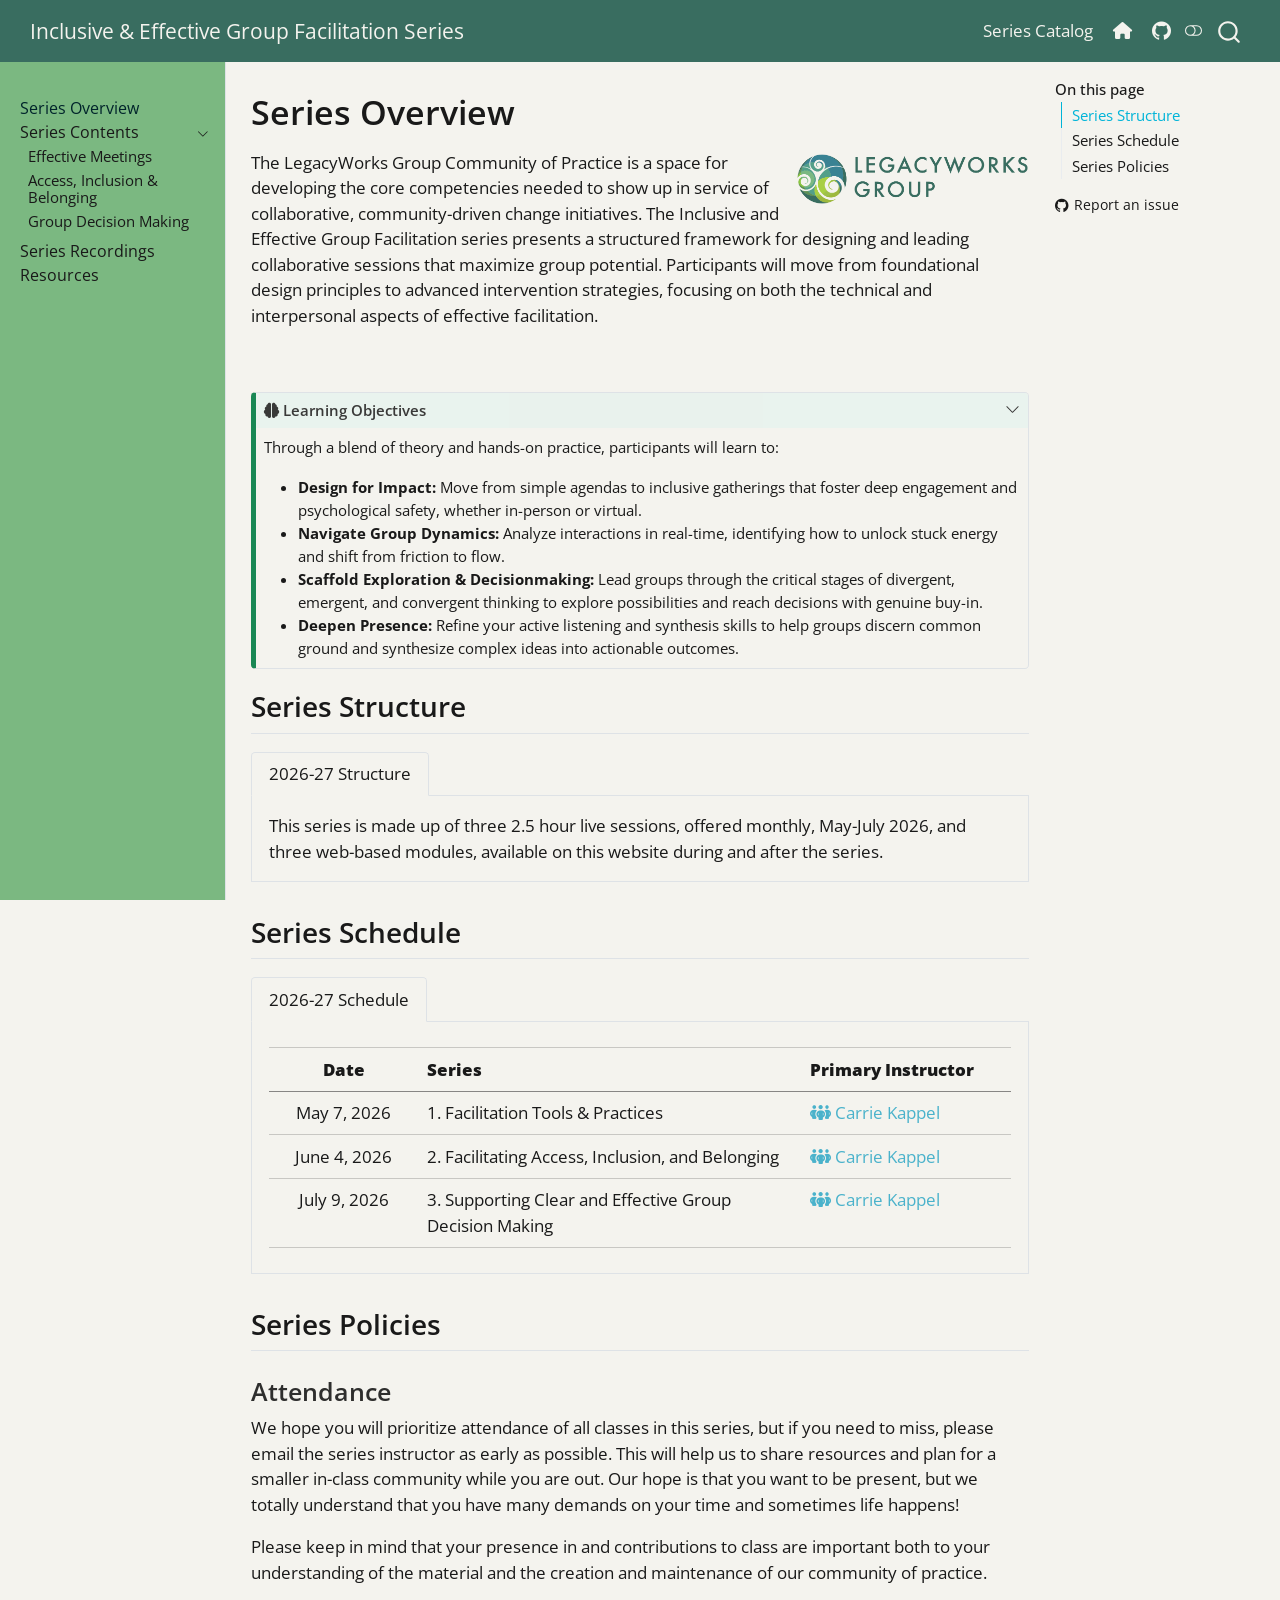
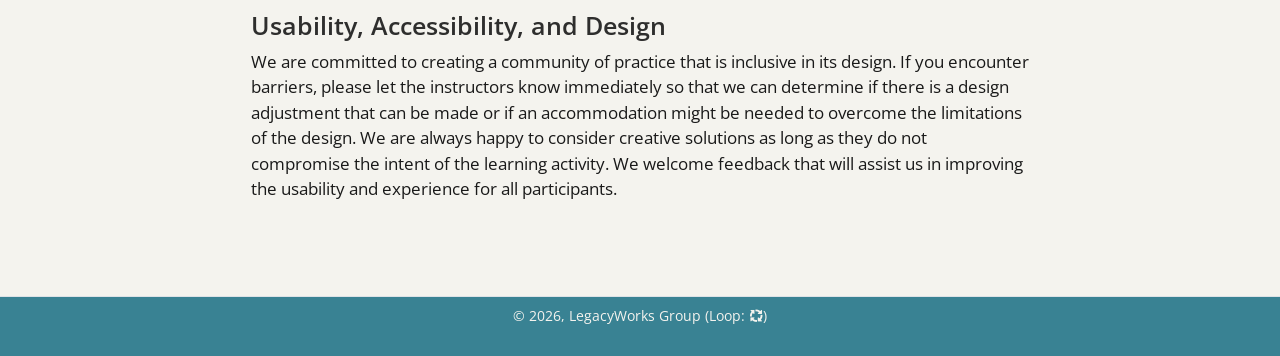
==== commit 9ebbf99e: "Built site for gh-pages" ====
--- a/index.html
+++ b/index.html
@@ -2,7 +2,7 @@
 <html xmlns="http://www.w3.org/1999/xhtml" lang="en" xml:lang="en"><head>
 
 <meta charset="utf-8">
-<meta name="generator" content="quarto-1.9.38">
+<meta name="generator" content="quarto-1.10.18">
 
 <meta name="viewport" content="width=device-width, initial-scale=1.0, user-scalable=yes">
 
@@ -12,10 +12,13 @@
 /* Default styles provided by pandoc.
 ** See https://pandoc.org/MANUAL.html#variables-for-html for config info.
 */
-code{white-space: pre-wrap;}
 span.smallcaps{font-variant: small-caps;}
-div.columns{display: flex; gap: min(4vw, 1.5em);}
-div.column{flex: auto; overflow-x: auto;}
+div.columns{display: flex; gap: 1.5em;}
+div.column{flex: auto;}
+@media screen {
+div.columns{gap: min(4vw, 1.5em);}
+div.column{overflow-x: auto;}
+}
 div.hanging-indent{margin-left: 1.5em; text-indent: -1.5em;}
 ul.task-list{list-style: none;}
 ul.task-list li input[type="checkbox"] {
@@ -40,14 +43,14 @@
 <script src="site_libs/quarto-html/tippy.umd.min.js"></script>
 <script src="site_libs/quarto-html/anchor.min.js"></script>
 <link href="site_libs/quarto-html/tippy.css" rel="stylesheet">
-<link href="site_libs/quarto-html/quarto-syntax-highlighting-15634bcf2e68342d4ad2dfa704d543f6.css" rel="stylesheet" class="quarto-color-scheme" id="quarto-text-highlighting-styles">
-<link href="site_libs/quarto-html/quarto-syntax-highlighting-dark-0a6b7249c26820e032cb0bd839ff02b1.css" rel="stylesheet" class="quarto-color-scheme quarto-color-alternate" id="quarto-text-highlighting-styles">
-<link href="site_libs/quarto-html/quarto-syntax-highlighting-15634bcf2e68342d4ad2dfa704d543f6.css" rel="stylesheet" class="quarto-color-scheme-extra" id="quarto-text-highlighting-styles">
+<link href="site_libs/quarto-html/quarto-syntax-highlighting-64a204ab8560d761af7679ceaba22944.css" rel="stylesheet" class="quarto-color-scheme" id="quarto-text-highlighting-styles">
+<link href="site_libs/quarto-html/quarto-syntax-highlighting-dark-b85bc7c33db8c58e0ec93c3465666fed.css" rel="stylesheet" class="quarto-color-scheme quarto-color-alternate" id="quarto-text-highlighting-styles">
+<link href="site_libs/quarto-html/quarto-syntax-highlighting-64a204ab8560d761af7679ceaba22944.css" rel="stylesheet" class="quarto-color-scheme-extra" id="quarto-text-highlighting-styles">
 <script src="site_libs/bootstrap/bootstrap.min.js"></script>
 <link href="site_libs/bootstrap/bootstrap-icons.css" rel="stylesheet">
-<link href="site_libs/bootstrap/bootstrap-1a13c2f7445dd019195fe4fd3f7ce2c0.min.css" rel="stylesheet" append-hash="true" class="quarto-color-scheme" id="quarto-bootstrap" data-mode="light">
-<link href="site_libs/bootstrap/bootstrap-dark-e08aa6084cd93c6cab8f1380269fe6ef.min.css" rel="stylesheet" append-hash="true" class="quarto-color-scheme quarto-color-alternate" id="quarto-bootstrap" data-mode="dark">
-<link href="site_libs/bootstrap/bootstrap-1a13c2f7445dd019195fe4fd3f7ce2c0.min.css" rel="stylesheet" append-hash="true" class="quarto-color-scheme-extra" id="quarto-bootstrap" data-mode="light">
+<link href="site_libs/bootstrap/bootstrap-b4b3978a60c7529d2aca6bdf9a74da0d.min.css" rel="stylesheet" append-hash="true" class="quarto-color-scheme" id="quarto-bootstrap" data-mode="light">
+<link href="site_libs/bootstrap/bootstrap-dark-3fd64b930e3fa7120eb5550beca23172.min.css" rel="stylesheet" append-hash="true" class="quarto-color-scheme quarto-color-alternate" id="quarto-bootstrap" data-mode="dark">
+<link href="site_libs/bootstrap/bootstrap-b4b3978a60c7529d2aca6bdf9a74da0d.min.css" rel="stylesheet" append-hash="true" class="quarto-color-scheme-extra" id="quarto-bootstrap" data-mode="light">
 <link href="site_libs/quarto-contrib/fontawesome6-6.7.2/all.min.css" rel="stylesheet">
 <link href="site_libs/quarto-contrib/fontawesome6-6.7.2/latex-fontsize.css" rel="stylesheet">
 <script id="quarto-search-options" type="application/json">{
--- a/site_libs/quarto-html/quarto-syntax-highlighting-64a204ab8560d761af7679ceaba22944.css
+++ b/site_libs/quarto-html/quarto-syntax-highlighting-64a204ab8560d761af7679ceaba22944.css
@@ -0,0 +1,236 @@
+/* quarto syntax highlight colors */
+:root {
+  --quarto-hl-ot-color: #003B4F;
+  --quarto-hl-at-color: #657422;
+  --quarto-hl-ss-color: #20794D;
+  --quarto-hl-an-color: #5E5E5E;
+  --quarto-hl-fu-color: #4758AB;
+  --quarto-hl-st-color: #20794D;
+  --quarto-hl-cf-color: #003B4F;
+  --quarto-hl-op-color: #5E5E5E;
+  --quarto-hl-er-color: #AD0000;
+  --quarto-hl-bn-color: #AD0000;
+  --quarto-hl-al-color: #AD0000;
+  --quarto-hl-va-color: #111111;
+  --quarto-hl-bu-color: inherit;
+  --quarto-hl-ex-color: inherit;
+  --quarto-hl-pp-color: #AD0000;
+  --quarto-hl-in-color: #5E5E5E;
+  --quarto-hl-vs-color: #20794D;
+  --quarto-hl-wa-color: #5E5E5E;
+  --quarto-hl-do-color: #5E5E5E;
+  --quarto-hl-im-color: #00769E;
+  --quarto-hl-ch-color: #20794D;
+  --quarto-hl-dt-color: #AD0000;
+  --quarto-hl-fl-color: #AD0000;
+  --quarto-hl-co-color: #5E5E5E;
+  --quarto-hl-cv-color: #5E5E5E;
+  --quarto-hl-cn-color: #8f5902;
+  --quarto-hl-sc-color: #5E5E5E;
+  --quarto-hl-dv-color: #AD0000;
+  --quarto-hl-kw-color: #003B4F;
+}
+
+/* other quarto variables */
+:root {
+  --quarto-font-monospace: SFMono-Regular, Menlo, Monaco, Consolas, "Liberation Mono", "Courier New", monospace;
+}
+
+/* syntax highlight based on Pandoc's rules */
+pre > code.sourceCode > span {
+  color: #003B4F;
+}
+
+code.sourceCode > span {
+  color: #003B4F;
+}
+
+div.sourceCode,
+div.sourceCode pre.sourceCode {
+  color: #003B4F;
+}
+
+/* Normal */
+code span {
+  color: #003B4F;
+}
+
+/* Alert */
+code span.al {
+  color: #AD0000;
+  font-style: inherit;
+}
+
+/* Annotation */
+code span.an {
+  color: #5E5E5E;
+  font-style: inherit;
+}
+
+/* Attribute */
+code span.at {
+  color: #657422;
+  font-style: inherit;
+}
+
+/* BaseN */
+code span.bn {
+  color: #AD0000;
+  font-style: inherit;
+}
+
+/* BuiltIn */
+code span.bu {
+  font-style: inherit;
+}
+
+/* ControlFlow */
+code span.cf {
+  color: #003B4F;
+  font-weight: bold;
+  font-style: inherit;
+}
+
+/* Char */
+code span.ch {
+  color: #20794D;
+  font-style: inherit;
+}
+
+/* Constant */
+code span.cn {
+  color: #8f5902;
+  font-style: inherit;
+}
+
+/* Comment */
+code span.co {
+  color: #5E5E5E;
+  font-style: inherit;
+}
+
+/* CommentVar */
+code span.cv {
+  color: #5E5E5E;
+  font-style: italic;
+}
+
+/* Documentation */
+code span.do {
+  color: #5E5E5E;
+  font-style: italic;
+}
+
+/* DataType */
+code span.dt {
+  color: #AD0000;
+  font-style: inherit;
+}
+
+/* DecVal */
+code span.dv {
+  color: #AD0000;
+  font-style: inherit;
+}
+
+/* Error */
+code span.er {
+  color: #AD0000;
+  font-style: inherit;
+}
+
+/* Extension */
+code span.ex {
+  font-style: inherit;
+}
+
+/* Float */
+code span.fl {
+  color: #AD0000;
+  font-style: inherit;
+}
+
+/* Function */
+code span.fu {
+  color: #4758AB;
+  font-style: inherit;
+}
+
+/* Import */
+code span.im {
+  color: #00769E;
+  font-style: inherit;
+}
+
+/* Information */
+code span.in {
+  color: #5E5E5E;
+  font-style: inherit;
+}
+
+/* Keyword */
+code span.kw {
+  color: #003B4F;
+  font-weight: bold;
+  font-style: inherit;
+}
+
+/* Operator */
+code span.op {
+  color: #5E5E5E;
+  font-style: inherit;
+}
+
+/* Other */
+code span.ot {
+  color: #003B4F;
+  font-style: inherit;
+}
+
+/* Preprocessor */
+code span.pp {
+  color: #AD0000;
+  font-style: inherit;
+}
+
+/* SpecialChar */
+code span.sc {
+  color: #5E5E5E;
+  font-style: inherit;
+}
+
+/* SpecialString */
+code span.ss {
+  color: #20794D;
+  font-style: inherit;
+}
+
+/* String */
+code span.st {
+  color: #20794D;
+  font-style: inherit;
+}
+
+/* Variable */
+code span.va {
+  color: #111111;
+  font-style: inherit;
+}
+
+/* VerbatimString */
+code span.vs {
+  color: #20794D;
+  font-style: inherit;
+}
+
+/* Warning */
+code span.wa {
+  color: #5E5E5E;
+  font-style: italic;
+}
+
+.prevent-inlining {
+  content: "</";
+}
+
+/*# sourceMappingURL=9d8d5bb603a83b8298b89080a598c93b.css.map */
--- a/site_libs/quarto-html/quarto-syntax-highlighting-dark-b85bc7c33db8c58e0ec93c3465666fed.css
+++ b/site_libs/quarto-html/quarto-syntax-highlighting-dark-b85bc7c33db8c58e0ec93c3465666fed.css
@@ -0,0 +1,219 @@
+/* quarto syntax highlight colors */
+:root {
+  --quarto-hl-al-color: #f07178;
+  --quarto-hl-an-color: #d4d0ab;
+  --quarto-hl-at-color: #00e0e0;
+  --quarto-hl-bn-color: #d4d0ab;
+  --quarto-hl-bu-color: #abe338;
+  --quarto-hl-ch-color: #abe338;
+  --quarto-hl-co-color: #f8f8f2;
+  --quarto-hl-cv-color: #ffd700;
+  --quarto-hl-cn-color: #ffd700;
+  --quarto-hl-cf-color: #ffa07a;
+  --quarto-hl-dt-color: #ffa07a;
+  --quarto-hl-dv-color: #d4d0ab;
+  --quarto-hl-do-color: #f8f8f2;
+  --quarto-hl-er-color: #f07178;
+  --quarto-hl-ex-color: #00e0e0;
+  --quarto-hl-fl-color: #d4d0ab;
+  --quarto-hl-fu-color: #ffa07a;
+  --quarto-hl-im-color: #abe338;
+  --quarto-hl-in-color: #d4d0ab;
+  --quarto-hl-kw-color: #ffa07a;
+  --quarto-hl-op-color: #ffa07a;
+  --quarto-hl-ot-color: #00e0e0;
+  --quarto-hl-pp-color: #dcc6e0;
+  --quarto-hl-re-color: #00e0e0;
+  --quarto-hl-sc-color: #abe338;
+  --quarto-hl-ss-color: #abe338;
+  --quarto-hl-st-color: #abe338;
+  --quarto-hl-va-color: #00e0e0;
+  --quarto-hl-vs-color: #abe338;
+  --quarto-hl-wa-color: #dcc6e0;
+}
+
+/* other quarto variables */
+:root {
+  --quarto-font-monospace: SFMono-Regular, Menlo, Monaco, Consolas, "Liberation Mono", "Courier New", monospace;
+}
+
+/* syntax highlight based on Pandoc's rules */
+pre > code.sourceCode > span {
+  color: #f8f8f2;
+}
+
+code.sourceCode > span {
+  color: #f8f8f2;
+}
+
+div.sourceCode,
+div.sourceCode pre.sourceCode {
+  color: #f8f8f2;
+}
+
+/* Normal */
+code span {
+  color: #f8f8f2;
+}
+
+/* Alert */
+code span.al {
+  color: #f07178;
+}
+
+/* Annotation */
+code span.an {
+  color: #d4d0ab;
+}
+
+/* Attribute */
+code span.at {
+  color: #00e0e0;
+}
+
+/* BaseN */
+code span.bn {
+  color: #d4d0ab;
+}
+
+/* BuiltIn */
+code span.bu {
+  color: #abe338;
+}
+
+/* ControlFlow */
+code span.cf {
+  font-weight: bold;
+  color: #ffa07a;
+}
+
+/* Char */
+code span.ch {
+  color: #abe338;
+}
+
+/* Constant */
+code span.cn {
+  color: #ffd700;
+}
+
+/* Comment */
+code span.co {
+  font-style: italic;
+  color: #f8f8f2;
+}
+
+/* CommentVar */
+code span.cv {
+  color: #ffd700;
+}
+
+/* Documentation */
+code span.do {
+  color: #f8f8f2;
+}
+
+/* DataType */
+code span.dt {
+  color: #ffa07a;
+}
+
+/* DecVal */
+code span.dv {
+  color: #d4d0ab;
+}
+
+/* Error */
+code span.er {
+  color: #f07178;
+  text-decoration: underline;
+}
+
+/* Extension */
+code span.ex {
+  font-weight: bold;
+  color: #00e0e0;
+}
+
+/* Float */
+code span.fl {
+  color: #d4d0ab;
+}
+
+/* Function */
+code span.fu {
+  color: #ffa07a;
+}
+
+/* Import */
+code span.im {
+  color: #abe338;
+}
+
+/* Information */
+code span.in {
+  color: #d4d0ab;
+}
+
+/* Keyword */
+code span.kw {
+  font-weight: bold;
+  color: #ffa07a;
+}
+
+/* Operator */
+code span.op {
+  color: #ffa07a;
+}
+
+/* Other */
+code span.ot {
+  color: #00e0e0;
+}
+
+/* Preprocessor */
+code span.pp {
+  color: #dcc6e0;
+}
+
+/* RegionMarker */
+code span.re {
+  background-color: #f8f8f2;
+  color: #00e0e0;
+}
+
+/* SpecialChar */
+code span.sc {
+  color: #abe338;
+}
+
+/* SpecialString */
+code span.ss {
+  color: #abe338;
+}
+
+/* String */
+code span.st {
+  color: #abe338;
+}
+
+/* Variable */
+code span.va {
+  color: #00e0e0;
+}
+
+/* VerbatimString */
+code span.vs {
+  color: #abe338;
+}
+
+/* Warning */
+code span.wa {
+  color: #dcc6e0;
+}
+
+.prevent-inlining {
+  content: "</";
+}
+
+/*# sourceMappingURL=4ed8f1090dec6531da29ab00902aa718.css.map */
--- a/site_libs/quarto-html/quarto-syntax-highlighting-64a204ab8560d761af7679ceaba22944.css
+++ b/site_libs/quarto-html/quarto-syntax-highlighting-64a204ab8560d761af7679ceaba22944.css
@@ -0,0 +1,236 @@
+/* quarto syntax highlight colors */
+:root {
+  --quarto-hl-ot-color: #003B4F;
+  --quarto-hl-at-color: #657422;
+  --quarto-hl-ss-color: #20794D;
+  --quarto-hl-an-color: #5E5E5E;
+  --quarto-hl-fu-color: #4758AB;
+  --quarto-hl-st-color: #20794D;
+  --quarto-hl-cf-color: #003B4F;
+  --quarto-hl-op-color: #5E5E5E;
+  --quarto-hl-er-color: #AD0000;
+  --quarto-hl-bn-color: #AD0000;
+  --quarto-hl-al-color: #AD0000;
+  --quarto-hl-va-color: #111111;
+  --quarto-hl-bu-color: inherit;
+  --quarto-hl-ex-color: inherit;
+  --quarto-hl-pp-color: #AD0000;
+  --quarto-hl-in-color: #5E5E5E;
+  --quarto-hl-vs-color: #20794D;
+  --quarto-hl-wa-color: #5E5E5E;
+  --quarto-hl-do-color: #5E5E5E;
+  --quarto-hl-im-color: #00769E;
+  --quarto-hl-ch-color: #20794D;
+  --quarto-hl-dt-color: #AD0000;
+  --quarto-hl-fl-color: #AD0000;
+  --quarto-hl-co-color: #5E5E5E;
+  --quarto-hl-cv-color: #5E5E5E;
+  --quarto-hl-cn-color: #8f5902;
+  --quarto-hl-sc-color: #5E5E5E;
+  --quarto-hl-dv-color: #AD0000;
+  --quarto-hl-kw-color: #003B4F;
+}
+
+/* other quarto variables */
+:root {
+  --quarto-font-monospace: SFMono-Regular, Menlo, Monaco, Consolas, "Liberation Mono", "Courier New", monospace;
+}
+
+/* syntax highlight based on Pandoc's rules */
+pre > code.sourceCode > span {
+  color: #003B4F;
+}
+
+code.sourceCode > span {
+  color: #003B4F;
+}
+
+div.sourceCode,
+div.sourceCode pre.sourceCode {
+  color: #003B4F;
+}
+
+/* Normal */
+code span {
+  color: #003B4F;
+}
+
+/* Alert */
+code span.al {
+  color: #AD0000;
+  font-style: inherit;
+}
+
+/* Annotation */
+code span.an {
+  color: #5E5E5E;
+  font-style: inherit;
+}
+
+/* Attribute */
+code span.at {
+  color: #657422;
+  font-style: inherit;
+}
+
+/* BaseN */
+code span.bn {
+  color: #AD0000;
+  font-style: inherit;
+}
+
+/* BuiltIn */
+code span.bu {
+  font-style: inherit;
+}
+
+/* ControlFlow */
+code span.cf {
+  color: #003B4F;
+  font-weight: bold;
+  font-style: inherit;
+}
+
+/* Char */
+code span.ch {
+  color: #20794D;
+  font-style: inherit;
+}
+
+/* Constant */
+code span.cn {
+  color: #8f5902;
+  font-style: inherit;
+}
+
+/* Comment */
+code span.co {
+  color: #5E5E5E;
+  font-style: inherit;
+}
+
+/* CommentVar */
+code span.cv {
+  color: #5E5E5E;
+  font-style: italic;
+}
+
+/* Documentation */
+code span.do {
+  color: #5E5E5E;
+  font-style: italic;
+}
+
+/* DataType */
+code span.dt {
+  color: #AD0000;
+  font-style: inherit;
+}
+
+/* DecVal */
+code span.dv {
+  color: #AD0000;
+  font-style: inherit;
+}
+
+/* Error */
+code span.er {
+  color: #AD0000;
+  font-style: inherit;
+}
+
+/* Extension */
+code span.ex {
+  font-style: inherit;
+}
+
+/* Float */
+code span.fl {
+  color: #AD0000;
+  font-style: inherit;
+}
+
+/* Function */
+code span.fu {
+  color: #4758AB;
+  font-style: inherit;
+}
+
+/* Import */
+code span.im {
+  color: #00769E;
+  font-style: inherit;
+}
+
+/* Information */
+code span.in {
+  color: #5E5E5E;
+  font-style: inherit;
+}
+
+/* Keyword */
+code span.kw {
+  color: #003B4F;
+  font-weight: bold;
+  font-style: inherit;
+}
+
+/* Operator */
+code span.op {
+  color: #5E5E5E;
+  font-style: inherit;
+}
+
+/* Other */
+code span.ot {
+  color: #003B4F;
+  font-style: inherit;
+}
+
+/* Preprocessor */
+code span.pp {
+  color: #AD0000;
+  font-style: inherit;
+}
+
+/* SpecialChar */
+code span.sc {
+  color: #5E5E5E;
+  font-style: inherit;
+}
+
+/* SpecialString */
+code span.ss {
+  color: #20794D;
+  font-style: inherit;
+}
+
+/* String */
+code span.st {
+  color: #20794D;
+  font-style: inherit;
+}
+
+/* Variable */
+code span.va {
+  color: #111111;
+  font-style: inherit;
+}
+
+/* VerbatimString */
+code span.vs {
+  color: #20794D;
+  font-style: inherit;
+}
+
+/* Warning */
+code span.wa {
+  color: #5E5E5E;
+  font-style: italic;
+}
+
+.prevent-inlining {
+  content: "</";
+}
+
+/*# sourceMappingURL=9d8d5bb603a83b8298b89080a598c93b.css.map */
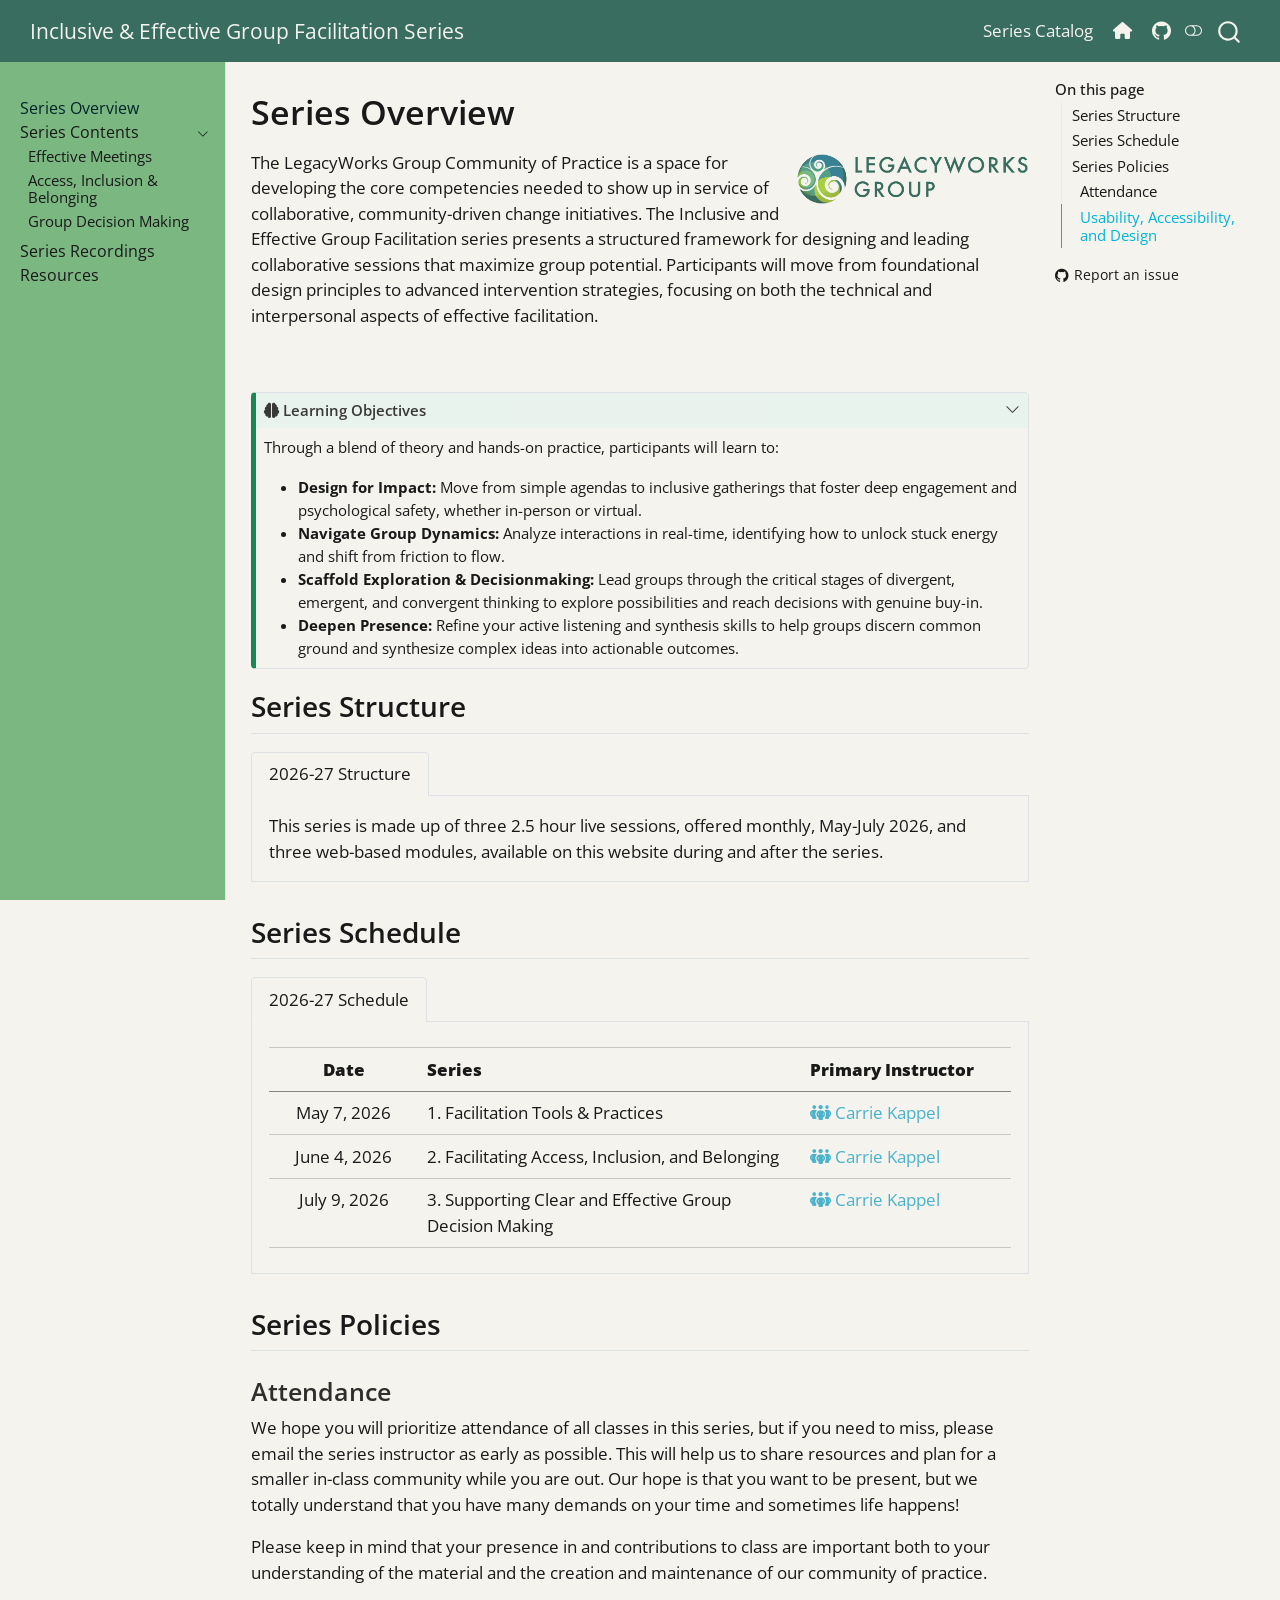
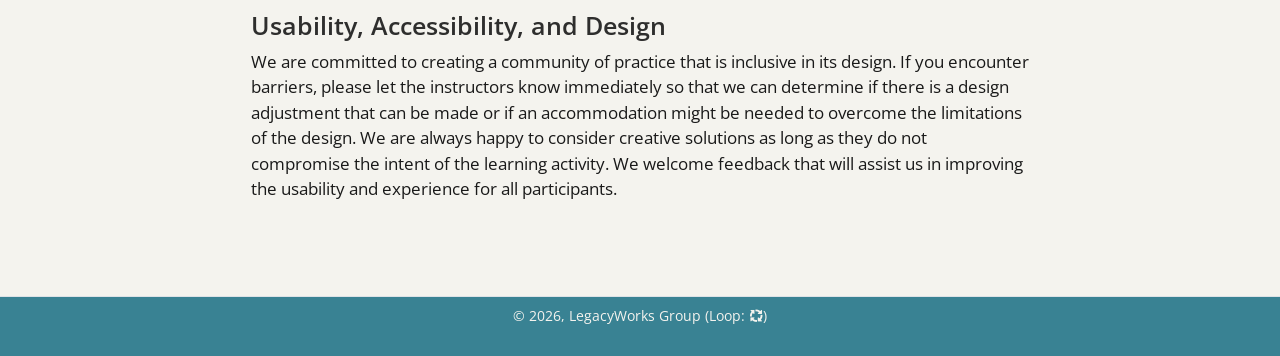
==== commit 56a2558d: "Built site for gh-pages" ====
--- a/index.html
+++ b/index.html
@@ -2,7 +2,7 @@
 <html xmlns="http://www.w3.org/1999/xhtml" lang="en" xml:lang="en"><head>
 
 <meta charset="utf-8">
-<meta name="generator" content="quarto-1.10.18">
+<meta name="generator" content="quarto-1.11.9">
 
 <meta name="viewport" content="width=device-width, initial-scale=1.0, user-scalable=yes">
 
@@ -39,18 +39,19 @@
 <link href="./content/images/logo_lwg-circle.png" rel="icon" type="image/png">
 <script src="site_libs/quarto-html/quarto.js" type="module"></script>
 <script src="site_libs/quarto-html/tabsets/tabsets.js" type="module"></script>
+<script src="site_libs/quarto-html/scrollable-regions/scrollable-regions.js" type="module"></script>
 <script src="site_libs/quarto-html/popper.min.js"></script>
 <script src="site_libs/quarto-html/tippy.umd.min.js"></script>
 <script src="site_libs/quarto-html/anchor.min.js"></script>
 <link href="site_libs/quarto-html/tippy.css" rel="stylesheet">
-<link href="site_libs/quarto-html/quarto-syntax-highlighting-64a204ab8560d761af7679ceaba22944.css" rel="stylesheet" class="quarto-color-scheme" id="quarto-text-highlighting-styles">
-<link href="site_libs/quarto-html/quarto-syntax-highlighting-dark-b85bc7c33db8c58e0ec93c3465666fed.css" rel="stylesheet" class="quarto-color-scheme quarto-color-alternate" id="quarto-text-highlighting-styles">
-<link href="site_libs/quarto-html/quarto-syntax-highlighting-64a204ab8560d761af7679ceaba22944.css" rel="stylesheet" class="quarto-color-scheme-extra" id="quarto-text-highlighting-styles">
+<link href="site_libs/quarto-html/quarto-syntax-highlighting-63b5708e65d6cd79cd7618c58d0c21e7.css" rel="stylesheet" class="quarto-color-scheme" id="quarto-text-highlighting-styles">
+<link href="site_libs/quarto-html/quarto-syntax-highlighting-dark-447e42e69aaa9833c0ba1b986f430b20.css" rel="stylesheet" class="quarto-color-scheme quarto-color-alternate" id="quarto-text-highlighting-styles">
+<link href="site_libs/quarto-html/quarto-syntax-highlighting-63b5708e65d6cd79cd7618c58d0c21e7.css" rel="stylesheet" class="quarto-color-scheme-extra" id="quarto-text-highlighting-styles">
 <script src="site_libs/bootstrap/bootstrap.min.js"></script>
 <link href="site_libs/bootstrap/bootstrap-icons.css" rel="stylesheet">
-<link href="site_libs/bootstrap/bootstrap-b4b3978a60c7529d2aca6bdf9a74da0d.min.css" rel="stylesheet" append-hash="true" class="quarto-color-scheme" id="quarto-bootstrap" data-mode="light">
-<link href="site_libs/bootstrap/bootstrap-dark-3fd64b930e3fa7120eb5550beca23172.min.css" rel="stylesheet" append-hash="true" class="quarto-color-scheme quarto-color-alternate" id="quarto-bootstrap" data-mode="dark">
-<link href="site_libs/bootstrap/bootstrap-b4b3978a60c7529d2aca6bdf9a74da0d.min.css" rel="stylesheet" append-hash="true" class="quarto-color-scheme-extra" id="quarto-bootstrap" data-mode="light">
+<link href="site_libs/bootstrap/bootstrap-cade0ff4818347d00405ae3540cc32ff.min.css" rel="stylesheet" append-hash="true" class="quarto-color-scheme" id="quarto-bootstrap" data-mode="light">
+<link href="site_libs/bootstrap/bootstrap-dark-697f1c5413bb51da2685c6d33f782958.min.css" rel="stylesheet" append-hash="true" class="quarto-color-scheme quarto-color-alternate" id="quarto-bootstrap" data-mode="dark">
+<link href="site_libs/bootstrap/bootstrap-cade0ff4818347d00405ae3540cc32ff.min.css" rel="stylesheet" append-hash="true" class="quarto-color-scheme-extra" id="quarto-bootstrap" data-mode="light">
 <link href="site_libs/quarto-contrib/fontawesome6-6.7.2/all.min.css" rel="stylesheet">
 <link href="site_libs/quarto-contrib/fontawesome6-6.7.2/latex-fontsize.css" rel="stylesheet">
 <script id="quarto-search-options" type="application/json">{
@@ -84,7 +85,7 @@
 
 </head>
 
-<body class="nav-sidebar docked nav-fixed quarto-light"><script id="quarto-html-before-body" type="application/javascript">
+<body class="nav-sidebar docked nav-fixed quarto-light"><a id="quarto-skip-link" class="visually-hidden-focusable" href="#quarto-document-content">Skip to main content</a><script id="quarto-html-before-body" type="application/javascript">
     const toggleBodyColorMode = (bsSheetEl) => {
       const mode = bsSheetEl.getAttribute("data-mode");
       const bodyEl = window.document.querySelector("body");
@@ -107,6 +108,7 @@
       for (let i=0; i < toggles.length; i++) {
         const toggle = toggles[i];
         if (toggle) {
+          toggle.setAttribute("aria-checked", alternate ? "true" : "false");
           if (alternate) {
             toggle.classList.add("alternate");
           } else {
@@ -136,13 +138,19 @@
       manageTransitions('#quarto-margin-sidebar .nav-link', true);
       // Switch the toggles
       setColorSchemeToggle(alternate)
-      // Hack to workaround the fact that safari doesn't
-      // properly recolor the scrollbar when toggling (#1455)
+    }
+    // Hack to workaround the fact that safari doesn't
+    // properly recolor the scrollbar when toggling (#1455).
+    // Not run on load: stylesheets are set before first paint there, and
+    // scrolling would undo the scroll to a URL fragment (#14973).
+    // The one pixel nudge keeps the reader where they were.
+    const refreshSafariScrollbar = () => {
       if (navigator.userAgent.indexOf('Safari') > 0 && navigator.userAgent.indexOf('Chrome') == -1) {
         manageTransitions("body", false);
-        window.scrollTo(0, 1);
+        const scrollY = window.scrollY;
+        window.scrollTo(0, scrollY > 0 ? scrollY - 1 : 1);
         setTimeout(() => {
-          window.scrollTo(0, 0);
+          window.scrollTo(0, scrollY);
           manageTransitions("body", true);
         }, 40);
       }
@@ -236,6 +244,7 @@
       // Read the current dark / light value
       let toAlternate = !hasAlternateSentinel();
       toggleColorMode(toAlternate);
+      refreshSafariScrollbar();
       setStyleSentinel(toAlternate);
       toggleGiscusIfUsed(toAlternate, darkModeDefault);
       window.dispatchEvent(new Event('resize'));
@@ -250,15 +259,14 @@
 
 <div id="quarto-search-results"></div>
   <header id="quarto-header" class="headroom fixed-top">
-    <nav class="navbar navbar-expand-lg " data-bs-theme="dark">
+    <nav class="navbar navbar-expand-lg " data-bs-theme="dark" aria-label="Site">
       <div class="navbar-container container-fluid">
       <div class="navbar-brand-container mx-auto">
     <a class="navbar-brand" href="./index.html">
     <span class="navbar-title">Inclusive &amp; Effective Group Facilitation Series</span>
     </a>
   </div>
-            <div id="quarto-search" class="" title="Search"></div>
-          <button class="navbar-toggler" type="button" data-bs-toggle="collapse" data-bs-target="#navbarCollapse" aria-controls="navbarCollapse" role="menu" aria-expanded="false" aria-label="Toggle navigation" onclick="if (window.quartoToggleHeadroom) { window.quartoToggleHeadroom(); }">
+          <button class="navbar-toggler" type="button" data-bs-toggle="collapse" data-bs-target="#navbarCollapse" aria-controls="navbarCollapse" aria-expanded="false" aria-label="Toggle navigation" onclick="if (window.quartoToggleHeadroom) { window.quartoToggleHeadroom(); }">
   <span class="navbar-toggler-icon"></span>
 </button>
           <div class="collapse navbar-collapse" id="navbarCollapse">
@@ -279,17 +287,18 @@
 </ul>
           </div> <!-- /navcollapse -->
             <div class="quarto-navbar-tools">
-  <a href="" class="quarto-color-scheme-toggle quarto-navigation-tool  px-1" onclick="window.quartoToggleColorScheme(); return false;" title="Toggle dark mode"><i class="bi"></i></a>
-</div>
+  <button type="button" role="switch" aria-checked="false" class="quarto-color-scheme-toggle quarto-navigation-tool  px-1" onclick="window.quartoToggleColorScheme(); return false;" title="Toggle dark mode" aria-label="Toggle dark mode"><i class="bi"></i></button>
+</div>
+            <div id="quarto-search" class="" title="Search"></div>
       </div> <!-- /container-fluid -->
     </nav>
-  <nav class="quarto-secondary-nav">
+  <nav class="quarto-secondary-nav" aria-label="Toolbar">
     <div class="container-fluid d-flex">
       <button type="button" class="quarto-btn-toggle btn" data-bs-toggle="collapse" role="button" data-bs-target=".quarto-sidebar-collapse-item" aria-controls="quarto-sidebar" aria-expanded="false" aria-label="Toggle sidebar navigation" onclick="if (window.quartoToggleHeadroom) { window.quartoToggleHeadroom(); }">
         <i class="bi bi-layout-text-sidebar-reverse"></i>
       </button>
-        <nav class="quarto-page-breadcrumbs" aria-label="breadcrumb"><ol class="breadcrumb"><li class="breadcrumb-item"><a href="./index.html">Series Overview</a></li></ol></nav>
-        <a class="flex-grow-1" role="navigation" data-bs-toggle="collapse" data-bs-target=".quarto-sidebar-collapse-item" aria-controls="quarto-sidebar" aria-expanded="false" aria-label="Toggle sidebar navigation" onclick="if (window.quartoToggleHeadroom) { window.quartoToggleHeadroom(); }">      
+        <nav class="quarto-page-breadcrumbs" aria-label="Breadcrumbs"><ol class="breadcrumb"><li class="breadcrumb-item"><a href="./index.html">Series Overview</a></li></ol></nav>
+        <a class="flex-grow-1" data-bs-toggle="collapse" data-bs-target=".quarto-sidebar-collapse-item" onclick="if (window.quartoToggleHeadroom) { window.quartoToggleHeadroom(); }">      
         </a>
     </div>
   </nav>
@@ -297,7 +306,7 @@
 <!-- content -->
 <div id="quarto-content" class="quarto-container page-columns page-rows-contents page-layout-article page-navbar">
 <!-- sidebar -->
-  <nav id="quarto-sidebar" class="sidebar collapse collapse-horizontal quarto-sidebar-collapse-item sidebar-navigation docked overflow-auto">
+  <nav id="quarto-sidebar" class="sidebar collapse collapse-horizontal quarto-sidebar-collapse-item sidebar-navigation docked overflow-auto" aria-label="Section">
     <div class="sidebar-menu-container"> 
     <ul class="list-unstyled mt-1">
         <li class="sidebar-item">
@@ -308,13 +317,10 @@
 </li>
         <li class="sidebar-item sidebar-item-section">
       <div class="sidebar-item-container"> 
-            <a class="sidebar-item-text sidebar-link text-start" data-bs-toggle="collapse" data-bs-target="#quarto-sidebar-section-1" role="navigation" aria-expanded="true">
- <span class="menu-text">Series Contents</span></a>
-          <a class="sidebar-item-toggle text-start" data-bs-toggle="collapse" data-bs-target="#quarto-sidebar-section-1" role="navigation" aria-expanded="true" aria-label="Toggle section">
-            <i class="bi bi-chevron-right ms-2"></i>
-          </a> 
+            <button type="button" class="sidebar-item-text sidebar-item-toggle sidebar-link text-start" data-bs-toggle="collapse" data-bs-target="#quarto-sidebar-section-1" aria-controls="quarto-sidebar-section-1" aria-expanded="true">
+ <span class="menu-text" id="quarto-sidebar-section-1-label">Series Contents</span><i class="bi bi-chevron-right" aria-hidden="true"></i></button>
       </div>
-      <ul id="quarto-sidebar-section-1" class="collapse list-unstyled sidebar-section depth1 show">  
+      <ul id="quarto-sidebar-section-1" aria-labelledby="quarto-sidebar-section-1-label" class="collapse list-unstyled sidebar-section depth1 show">  
           <li class="sidebar-item">
   <div class="sidebar-item-container"> 
   <a href="./content/meetings.html" class="sidebar-item-text sidebar-link">
@@ -353,7 +359,7 @@
 <div id="quarto-sidebar-glass" class="quarto-sidebar-collapse-item" data-bs-toggle="collapse" data-bs-target=".quarto-sidebar-collapse-item"></div>
 <!-- margin-sidebar -->
     <div id="quarto-margin-sidebar" class="sidebar margin-sidebar">
-        <nav id="TOC" role="doc-toc" class="toc-active">
+        <nav id="TOC" role="doc-toc" aria-labelledby="toc-title" class="toc-active">
     <h2 id="toc-title">On this page</h2>
    
   <ul>
@@ -368,7 +374,7 @@
 <div class="toc-actions"><ul><li><a href="https://github.com/LegacyWorksGroup/inclusive-facilitation/issues/new" class="toc-action"><i class="bi bi-github"></i>Report an issue</a></li></ul></div></nav>
     </div>
 <!-- main -->
-<main class="content" id="quarto-document-content">
+<main class="content" id="quarto-document-content" tabindex="-1">
 
 
 <header id="title-block-header" class="quarto-title-block default">
@@ -390,6 +396,7 @@
 </header>
 
 
+<meta name="robots" content="noindex, nofollow">
 <p><img src="content/images/logo_lwg-long.png" alt="Logo for LegacyWorks Group" width="30%" align="right"></p>
 <p>The LegacyWorks Group Community of Practice is a space for developing the core competencies needed to show up in service of collaborative, community-driven change initiatives. The Inclusive and Effective Group Facilitation series presents a structured framework for designing and leading collaborative sessions that maximize group potential. Participants will move from foundational design principles to advanced intervention strategies, focusing on both the technical and interpersonal aspects of effective facilitation.</p>
 <p><br></p>
@@ -487,15 +494,50 @@
   window.document.addEventListener("DOMContentLoaded", function (event) {
     // Ensure there is a toggle, if there isn't float one in the top right
     if (window.document.querySelector('.quarto-color-scheme-toggle') === null) {
-      const a = window.document.createElement('a');
-      a.classList.add('top-right');
-      a.classList.add('quarto-color-scheme-toggle');
-      a.href = "";
-      a.onclick = function() { try { window.quartoToggleColorScheme(); } catch {} return false; };
+      const toggle = window.document.createElement('button');
+      toggle.type = "button";
+      toggle.setAttribute("role", "switch");
+      toggle.setAttribute("aria-checked", "false");
+      toggle.classList.add('top-right');
+      toggle.classList.add('quarto-color-scheme-toggle');
+      toggle.setAttribute("aria-label", "Toggle dark mode");
+      toggle.onclick = function() { try { window.quartoToggleColorScheme(); } catch {} return false; };
       const i = window.document.createElement("i");
       i.classList.add('bi');
-      a.appendChild(i);
-      window.document.body.appendChild(a);
+      toggle.appendChild(i);
+      // Put the toggle in a landmark of its own, so that landmark navigation
+      // can reach it.
+      //
+      // The container is always a fresh direct child of body, and the toggle is
+      // never moved into page furniture that the theme or the author controls.
+      // The toggle is positioned against the page, so any ancestor that
+      // establishes a containing block captures it: a positioned element or a
+      // grid for position: absolute, and transform, filter, will-change or
+      // contain for position: fixed. A direct child of body has none of these
+      // to inherit, and the shift when one appears is silent and visual.
+      //
+      // ARIA says a document should have at most one banner, and axe reports a
+      // duplicate whether or not the banners carry distinct labels. So use a
+      // header when the page has no banner yet, and a named region otherwise.
+      //
+      // A header is a banner wherever it sits, unless it is inside sectioning
+      // content, so this cannot just look at the children of body: a custom
+      // page layout wraps the title block header in a plain div. An explicit
+      // role="banner" always counts.
+      const sectioning = 'article, aside, main, nav, section, [role="article"], [role="complementary"], [role="main"], [role="navigation"], [role="region"]';
+      const hasBanner = Array.from(
+        window.document.querySelectorAll('header:not([role]), [role="banner"]')
+      ).some(function(el) {
+        return el.hasAttribute("role") || el.closest(sectioning) === null;
+      });
+      const container = window.document.createElement(hasBanner ? "div" : "header");
+      if (hasBanner) {
+        container.setAttribute("role", "region");
+        container.setAttribute("aria-label", "Toggle dark mode");
+      }
+      container.classList.add('quarto-color-scheme-toggle-container');
+      container.appendChild(toggle);
+      window.document.body.appendChild(container);
     }
     setColorSchemeToggle(hasAlternateSentinel())
     const icon = "";
@@ -570,11 +612,30 @@
       var localhostRegex = new RegExp(/^(?:http|https):\/\/localhost\:?[0-9]*\//);
       var mailtoRegex = new RegExp(/^mailto:/);
         var filterRegex = new RegExp("https:\/\/LegacyWorksGroup\.github\.io\/inclusive-facilitation\/");
+      const newWindowLabel = "(opens in a new tab)";
+      const newWindowNoteId = "quarto-ext-newwindow-label";
+      // Links reference one hidden label through aria-describedby, so the
+      // announcement never changes their accessible name.
+      var describeNewWindow = (link) => {
+        if (!window.document.getElementById(newWindowNoteId)) {
+          var newWindowNote = window.document.createElement("span");
+          newWindowNote.id = newWindowNoteId;
+          newWindowNote.hidden = true;
+          newWindowNote.textContent = newWindowLabel;
+          window.document.body.appendChild(newWindowNote);
+        }
+        var describedBy = (link.getAttribute("aria-describedby") || "").split(/\s+/).filter(Boolean);
+        if (!describedBy.includes(newWindowNoteId)) {
+          describedBy.push(newWindowNoteId);
+          link.setAttribute("aria-describedby", describedBy.join(" "));
+        }
+      }
       var isInternal = (href) => {
           return filterRegex.test(href) || localhostRegex.test(href) || mailtoRegex.test(href);
       }
       // Inspect non-navigation links and adorn them if external
-     var links = window.document.querySelectorAll('a[href]:not(.nav-link):not(.navbar-brand):not(.toc-action):not(.sidebar-link):not(.sidebar-item-toggle):not(.pagination-link):not(.no-external):not([aria-hidden]):not(.dropdown-item):not(.quarto-navigation-tool):not(.about-link)');
+      window.quartoDecorateExternalLinks = function (root) {
+     var links = (root || window.document).querySelectorAll('a[href]:not(.nav-link):not(.navbar-brand):not(.toc-action):not(.sidebar-link):not(.sidebar-item-toggle):not(.pagination-link):not(.no-external):not([aria-hidden]):not(.dropdown-item):not(.quarto-navigation-tool):not(.about-link)');
       for (var i=0; i<links.length; i++) {
         const link = links[i];
         if (!isInternal(link.href)) {
@@ -588,8 +649,70 @@
             if (link.getAttribute("rel") === null) {
               link.setAttribute("rel", "noopener");
             }
-        }
-      }
+            describeNewWindow(link);
+          if (!link.classList.contains('no-external-icon')) {
+          }
+        }
+      }
+      };
+      window.quartoDecorateExternalLinks(window.document);
+    // Esc closes the popup (WCAG 1.4.13) and focus leaving both trigger and
+    // popup closes it (WCAG 2.4.11); tippy handles neither for interactive popups.
+    const hideOnEscAndFocusOut = {
+      name: 'hideOnEscAndFocusOut',
+      defaultValue: true,
+      fn(instance) {
+        const dismiss = () => {
+          // A show scheduled by the trigger delay would otherwise reopen it
+          instance.clearDelayTimeouts();
+          instance.hide();
+        };
+        const onKeyDown = (event) => {
+          if (event.key !== 'Escape') {
+            return;
+          }
+          // Keep Esc from also reaching page handlers (e.g. reveal.js overview),
+          // except an open reveal.js slide menu, which Esc should close too.
+          // The menu handles keys only when its keyboard option is on.
+          const menuHandlesEsc = window.Reveal?.getPlugin?.('menu')?.isOpen() &&
+            window.Reveal.getConfig().menu?.keyboard !== false;
+          if (!menuHandlesEsc) {
+            event.stopPropagation();
+          }
+          if (instance.popper.contains(window.document.activeElement)) {
+            // Disabled while refocusing so the focus trigger does not reopen it
+            instance.disable();
+            instance.reference.focus();
+            instance.enable();
+          }
+          dismiss();
+        };
+        const onFocusOut = (event) => {
+          const target = event.relatedTarget;
+          if (target && !instance.reference.contains(target) &&
+              !instance.popper.contains(target)) {
+            dismiss();
+          }
+        };
+        // On the trigger too: a click trigger (code-annotations: select) has no
+        // blur handling. Attached for the instance's lifetime so leaving the
+        // trigger also cancels a show still pending on the trigger delay.
+        instance.reference.addEventListener('focusout', onFocusOut);
+        return {
+          onShow() {
+            window.document.addEventListener('keydown', onKeyDown, true);
+            instance.popper.addEventListener('focusout', onFocusOut);
+          },
+          onHide() {
+            window.document.removeEventListener('keydown', onKeyDown, true);
+            instance.popper.removeEventListener('focusout', onFocusOut);
+          },
+          onDestroy() {
+            instance.reference.removeEventListener('focusout', onFocusOut);
+          },
+        };
+      },
+    };
     function tippyHover(el, contentFn, onTriggerFn, onUntriggerFn) {
       const config = {
         allowHTML: true,
@@ -603,6 +726,7 @@
         interactiveBorder: 10,
         theme: 'quarto',
         placement: 'bottom-start',
+        plugins: [hideOnEscAndFocusOut],
       };
       if (contentFn) {
         config.content = contentFn;
@@ -765,44 +889,54 @@
           const lineIds = lines.map((line) => {
             return targetCell + "-" + line;
           })
-          let top = null;
-          let height = null;
-          let parent = null;
+          // Each band is positioned against its own containing block, which is
+          // not the offsetParent of the lines, so place it from client rects.
+          const placeBand = (band, firstEl, lastEl, codeBlock) => {
+            const container = band.offsetParent;
+            if (container === null) {
+              return;
+            }
+            const containerRect = container.getBoundingClientRect();
+            // Reveal.js scales slides with a transform, so convert client
+            // pixels back to the CSS pixels of the container.
+            const scale = containerRect.height / container.offsetHeight || 1;
+            const firstRect = firstEl.getBoundingClientRect();
+            const lastRect = lastEl.getBoundingClientRect();
+            const top = (firstRect.top - containerRect.top) / scale - container.clientTop + container.scrollTop;
+            const height = (lastRect.bottom - firstRect.top) / scale;
+            band.style.top = top - 2 + "px";
+            band.style.height = height + 4 + "px";
+            if (codeBlock) {
+              // Without the copy button wrapper, the containing block is wider
+              // than the code block, so span the code block explicitly.
+              const blockRect = codeBlock.getBoundingClientRect();
+              band.style.left = (blockRect.left - containerRect.left) / scale - container.clientLeft + container.scrollLeft + "px";
+              band.style.width = blockRect.width / scale + "px";
+            }
+          };
           if (lineIds.length > 0) {
-              //compute the position of the single el (top and bottom and make a div)
-              const el = window.document.getElementById(lineIds[0]);
-              top = el.offsetTop;
-              height = el.offsetHeight;
-              parent = el.parentElement.parentElement;
-            if (lineIds.length > 1) {
-              const lastEl = window.document.getElementById(lineIds[lineIds.length - 1]);
-              const bottom = lastEl.offsetTop + lastEl.offsetHeight;
-              height = bottom - top;
+            const el = window.document.getElementById(lineIds[0]);
+            const lastEl = window.document.getElementById(lineIds[lineIds.length - 1]);
+            const parent = el.parentElement.parentElement;
+            // cook up a div (if necessary) and position it
+            let div = window.document.getElementById("code-annotation-line-highlight");
+            if (div === null) {
+              div = window.document.createElement("div");
+              div.setAttribute("id", "code-annotation-line-highlight");
+              div.style.position = 'absolute';
+              parent.appendChild(div);
             }
-            if (top !== null && height !== null && parent !== null) {
-              // cook up a div (if necessary) and position it 
-              let div = window.document.getElementById("code-annotation-line-highlight");
-              if (div === null) {
-                div = window.document.createElement("div");
-                div.setAttribute("id", "code-annotation-line-highlight");
-                div.style.position = 'absolute';
-                parent.appendChild(div);
-              }
-              div.style.top = top - 2 + "px";
-              div.style.height = height + 4 + "px";
-              div.style.left = 0;
-              let gutterDiv = window.document.getElementById("code-annotation-line-highlight-gutter");
-              if (gutterDiv === null) {
-                gutterDiv = window.document.createElement("div");
-                gutterDiv.setAttribute("id", "code-annotation-line-highlight-gutter");
-                gutterDiv.style.position = 'absolute';
-                const codeCell = window.document.getElementById(targetCell);
-                const gutter = codeCell.querySelector('.code-annotation-gutter');
-                gutter.appendChild(gutterDiv);
-              }
-              gutterDiv.style.top = top - 2 + "px";
-              gutterDiv.style.height = height + 4 + "px";
+            placeBand(div, el, lastEl, parent.closest("div.sourceCode") || parent);
+            let gutterDiv = window.document.getElementById("code-annotation-line-highlight-gutter");
+            if (gutterDiv === null) {
+              gutterDiv = window.document.createElement("div");
+              gutterDiv.setAttribute("id", "code-annotation-line-highlight-gutter");
+              gutterDiv.style.position = 'absolute';
+              const codeCell = window.document.getElementById(targetCell);
+              const gutter = codeCell.querySelector('.code-annotation-gutter');
+              gutter.appendChild(gutterDiv);
             }
+            placeBand(gutterDiv, el, lastEl);
             selectedAnnoteEl = annoteEl;
           }
         };
@@ -901,6 +1035,9 @@
     }
   });
   </script>
+  <script type="application/javascript">
+  window.quartoScrollableRegionsLabels = {"code":"Scrollable code","output":"Scrollable output"};
+  </script>
 </div> <!-- /content -->
 <footer class="footer">
   <div class="nav-footer">
--- a/site_libs/quarto-html/quarto-syntax-highlighting-63b5708e65d6cd79cd7618c58d0c21e7.css
+++ b/site_libs/quarto-html/quarto-syntax-highlighting-63b5708e65d6cd79cd7618c58d0c21e7.css
@@ -0,0 +1,236 @@
+/* quarto syntax highlight colors */
+:root {
+  --quarto-hl-ot-color: #003B4F;
+  --quarto-hl-at-color: #657422;
+  --quarto-hl-ss-color: #20794D;
+  --quarto-hl-an-color: #5E5E5E;
+  --quarto-hl-fu-color: #4758AB;
+  --quarto-hl-st-color: #20794D;
+  --quarto-hl-cf-color: #003B4F;
+  --quarto-hl-op-color: #5E5E5E;
+  --quarto-hl-er-color: #AD0000;
+  --quarto-hl-bn-color: #AD0000;
+  --quarto-hl-al-color: #AD0000;
+  --quarto-hl-va-color: #111111;
+  --quarto-hl-bu-color: inherit;
+  --quarto-hl-ex-color: inherit;
+  --quarto-hl-pp-color: #AD0000;
+  --quarto-hl-in-color: #5E5E5E;
+  --quarto-hl-vs-color: #20794D;
+  --quarto-hl-wa-color: #5E5E5E;
+  --quarto-hl-do-color: #5E5E5E;
+  --quarto-hl-im-color: #00769E;
+  --quarto-hl-ch-color: #20794D;
+  --quarto-hl-dt-color: #AD0000;
+  --quarto-hl-fl-color: #AD0000;
+  --quarto-hl-co-color: #5E5E5E;
+  --quarto-hl-cv-color: #5E5E5E;
+  --quarto-hl-cn-color: #8f5902;
+  --quarto-hl-sc-color: #5E5E5E;
+  --quarto-hl-dv-color: #AD0000;
+  --quarto-hl-kw-color: #003B4F;
+}
+
+/* other quarto variables */
+:root {
+  --quarto-font-monospace: SFMono-Regular, Menlo, Monaco, Consolas, "Liberation Mono", "Courier New", monospace;
+}
+
+/* syntax highlight based on Pandoc's rules */
+pre > code.sourceCode > span {
+  color: #003B4F;
+}
+
+code.sourceCode > span {
+  color: #003B4F;
+}
+
+div.sourceCode,
+div.sourceCode pre.sourceCode {
+  color: #003B4F;
+}
+
+/* Normal */
+code span {
+  color: #003B4F;
+}
+
+/* Alert */
+code span.al {
+  color: #AD0000;
+  font-style: inherit;
+}
+
+/* Annotation */
+code span.an {
+  color: #5E5E5E;
+  font-style: inherit;
+}
+
+/* Attribute */
+code span.at {
+  color: #657422;
+  font-style: inherit;
+}
+
+/* BaseN */
+code span.bn {
+  color: #AD0000;
+  font-style: inherit;
+}
+
+/* BuiltIn */
+code span.bu {
+  font-style: inherit;
+}
+
+/* ControlFlow */
+code span.cf {
+  color: #003B4F;
+  font-weight: bold;
+  font-style: inherit;
+}
+
+/* Char */
+code span.ch {
+  color: #20794D;
+  font-style: inherit;
+}
+
+/* Constant */
+code span.cn {
+  color: #8f5902;
+  font-style: inherit;
+}
+
+/* Comment */
+code span.co {
+  color: #5E5E5E;
+  font-style: inherit;
+}
+
+/* CommentVar */
+code span.cv {
+  color: #5E5E5E;
+  font-style: italic;
+}
+
+/* Documentation */
+code span.do {
+  color: #5E5E5E;
+  font-style: italic;
+}
+
+/* DataType */
+code span.dt {
+  color: #AD0000;
+  font-style: inherit;
+}
+
+/* DecVal */
+code span.dv {
+  color: #AD0000;
+  font-style: inherit;
+}
+
+/* Error */
+code span.er {
+  color: #AD0000;
+  font-style: inherit;
+}
+
+/* Extension */
+code span.ex {
+  font-style: inherit;
+}
+
+/* Float */
+code span.fl {
+  color: #AD0000;
+  font-style: inherit;
+}
+
+/* Function */
+code span.fu {
+  color: #4758AB;
+  font-style: inherit;
+}
+
+/* Import */
+code span.im {
+  color: #00769E;
+  font-style: inherit;
+}
+
+/* Information */
+code span.in {
+  color: #5E5E5E;
+  font-style: inherit;
+}
+
+/* Keyword */
+code span.kw {
+  color: #003B4F;
+  font-weight: bold;
+  font-style: inherit;
+}
+
+/* Operator */
+code span.op {
+  color: #5E5E5E;
+  font-style: inherit;
+}
+
+/* Other */
+code span.ot {
+  color: #003B4F;
+  font-style: inherit;
+}
+
+/* Preprocessor */
+code span.pp {
+  color: #AD0000;
+  font-style: inherit;
+}
+
+/* SpecialChar */
+code span.sc {
+  color: #5E5E5E;
+  font-style: inherit;
+}
+
+/* SpecialString */
+code span.ss {
+  color: #20794D;
+  font-style: inherit;
+}
+
+/* String */
+code span.st {
+  color: #20794D;
+  font-style: inherit;
+}
+
+/* Variable */
+code span.va {
+  color: #111111;
+  font-style: inherit;
+}
+
+/* VerbatimString */
+code span.vs {
+  color: #20794D;
+  font-style: inherit;
+}
+
+/* Warning */
+code span.wa {
+  color: #5E5E5E;
+  font-style: italic;
+}
+
+.prevent-inlining {
+  content: "</";
+}
+
+/*# sourceMappingURL=054cc16b9e9817627be6994582d2ffb5.css.map */
--- a/site_libs/quarto-html/quarto-syntax-highlighting-dark-447e42e69aaa9833c0ba1b986f430b20.css
+++ b/site_libs/quarto-html/quarto-syntax-highlighting-dark-447e42e69aaa9833c0ba1b986f430b20.css
@@ -0,0 +1,219 @@
+/* quarto syntax highlight colors */
+:root {
+  --quarto-hl-al-color: #f07178;
+  --quarto-hl-an-color: #d4d0ab;
+  --quarto-hl-at-color: #00e0e0;
+  --quarto-hl-bn-color: #d4d0ab;
+  --quarto-hl-bu-color: #abe338;
+  --quarto-hl-ch-color: #abe338;
+  --quarto-hl-co-color: #f8f8f2;
+  --quarto-hl-cv-color: #ffd700;
+  --quarto-hl-cn-color: #ffd700;
+  --quarto-hl-cf-color: #ffa07a;
+  --quarto-hl-dt-color: #ffa07a;
+  --quarto-hl-dv-color: #d4d0ab;
+  --quarto-hl-do-color: #f8f8f2;
+  --quarto-hl-er-color: #f07178;
+  --quarto-hl-ex-color: #00e0e0;
+  --quarto-hl-fl-color: #d4d0ab;
+  --quarto-hl-fu-color: #ffa07a;
+  --quarto-hl-im-color: #abe338;
+  --quarto-hl-in-color: #d4d0ab;
+  --quarto-hl-kw-color: #ffa07a;
+  --quarto-hl-op-color: #ffa07a;
+  --quarto-hl-ot-color: #00e0e0;
+  --quarto-hl-pp-color: #dcc6e0;
+  --quarto-hl-re-color: #00e0e0;
+  --quarto-hl-sc-color: #abe338;
+  --quarto-hl-ss-color: #abe338;
+  --quarto-hl-st-color: #abe338;
+  --quarto-hl-va-color: #00e0e0;
+  --quarto-hl-vs-color: #abe338;
+  --quarto-hl-wa-color: #dcc6e0;
+}
+
+/* other quarto variables */
+:root {
+  --quarto-font-monospace: SFMono-Regular, Menlo, Monaco, Consolas, "Liberation Mono", "Courier New", monospace;
+}
+
+/* syntax highlight based on Pandoc's rules */
+pre > code.sourceCode > span {
+  color: #f8f8f2;
+}
+
+code.sourceCode > span {
+  color: #f8f8f2;
+}
+
+div.sourceCode,
+div.sourceCode pre.sourceCode {
+  color: #f8f8f2;
+}
+
+/* Normal */
+code span {
+  color: #f8f8f2;
+}
+
+/* Alert */
+code span.al {
+  color: #f07178;
+}
+
+/* Annotation */
+code span.an {
+  color: #d4d0ab;
+}
+
+/* Attribute */
+code span.at {
+  color: #00e0e0;
+}
+
+/* BaseN */
+code span.bn {
+  color: #d4d0ab;
+}
+
+/* BuiltIn */
+code span.bu {
+  color: #abe338;
+}
+
+/* ControlFlow */
+code span.cf {
+  font-weight: bold;
+  color: #ffa07a;
+}
+
+/* Char */
+code span.ch {
+  color: #abe338;
+}
+
+/* Constant */
+code span.cn {
+  color: #ffd700;
+}
+
+/* Comment */
+code span.co {
+  font-style: italic;
+  color: #f8f8f2;
+}
+
+/* CommentVar */
+code span.cv {
+  color: #ffd700;
+}
+
+/* Documentation */
+code span.do {
+  color: #f8f8f2;
+}
+
+/* DataType */
+code span.dt {
+  color: #ffa07a;
+}
+
+/* DecVal */
+code span.dv {
+  color: #d4d0ab;
+}
+
+/* Error */
+code span.er {
+  color: #f07178;
+  text-decoration: underline;
+}
+
+/* Extension */
+code span.ex {
+  font-weight: bold;
+  color: #00e0e0;
+}
+
+/* Float */
+code span.fl {
+  color: #d4d0ab;
+}
+
+/* Function */
+code span.fu {
+  color: #ffa07a;
+}
+
+/* Import */
+code span.im {
+  color: #abe338;
+}
+
+/* Information */
+code span.in {
+  color: #d4d0ab;
+}
+
+/* Keyword */
+code span.kw {
+  font-weight: bold;
+  color: #ffa07a;
+}
+
+/* Operator */
+code span.op {
+  color: #ffa07a;
+}
+
+/* Other */
+code span.ot {
+  color: #00e0e0;
+}
+
+/* Preprocessor */
+code span.pp {
+  color: #dcc6e0;
+}
+
+/* RegionMarker */
+code span.re {
+  background-color: #f8f8f2;
+  color: #00e0e0;
+}
+
+/* SpecialChar */
+code span.sc {
+  color: #abe338;
+}
+
+/* SpecialString */
+code span.ss {
+  color: #abe338;
+}
+
+/* String */
+code span.st {
+  color: #abe338;
+}
+
+/* Variable */
+code span.va {
+  color: #00e0e0;
+}
+
+/* VerbatimString */
+code span.vs {
+  color: #abe338;
+}
+
+/* Warning */
+code span.wa {
+  color: #dcc6e0;
+}
+
+.prevent-inlining {
+  content: "</";
+}
+
+/*# sourceMappingURL=be8e1111c2b710f7c3a4926ffa2967aa.css.map */
--- a/site_libs/quarto-html/quarto-syntax-highlighting-63b5708e65d6cd79cd7618c58d0c21e7.css
+++ b/site_libs/quarto-html/quarto-syntax-highlighting-63b5708e65d6cd79cd7618c58d0c21e7.css
@@ -0,0 +1,236 @@
+/* quarto syntax highlight colors */
+:root {
+  --quarto-hl-ot-color: #003B4F;
+  --quarto-hl-at-color: #657422;
+  --quarto-hl-ss-color: #20794D;
+  --quarto-hl-an-color: #5E5E5E;
+  --quarto-hl-fu-color: #4758AB;
+  --quarto-hl-st-color: #20794D;
+  --quarto-hl-cf-color: #003B4F;
+  --quarto-hl-op-color: #5E5E5E;
+  --quarto-hl-er-color: #AD0000;
+  --quarto-hl-bn-color: #AD0000;
+  --quarto-hl-al-color: #AD0000;
+  --quarto-hl-va-color: #111111;
+  --quarto-hl-bu-color: inherit;
+  --quarto-hl-ex-color: inherit;
+  --quarto-hl-pp-color: #AD0000;
+  --quarto-hl-in-color: #5E5E5E;
+  --quarto-hl-vs-color: #20794D;
+  --quarto-hl-wa-color: #5E5E5E;
+  --quarto-hl-do-color: #5E5E5E;
+  --quarto-hl-im-color: #00769E;
+  --quarto-hl-ch-color: #20794D;
+  --quarto-hl-dt-color: #AD0000;
+  --quarto-hl-fl-color: #AD0000;
+  --quarto-hl-co-color: #5E5E5E;
+  --quarto-hl-cv-color: #5E5E5E;
+  --quarto-hl-cn-color: #8f5902;
+  --quarto-hl-sc-color: #5E5E5E;
+  --quarto-hl-dv-color: #AD0000;
+  --quarto-hl-kw-color: #003B4F;
+}
+
+/* other quarto variables */
+:root {
+  --quarto-font-monospace: SFMono-Regular, Menlo, Monaco, Consolas, "Liberation Mono", "Courier New", monospace;
+}
+
+/* syntax highlight based on Pandoc's rules */
+pre > code.sourceCode > span {
+  color: #003B4F;
+}
+
+code.sourceCode > span {
+  color: #003B4F;
+}
+
+div.sourceCode,
+div.sourceCode pre.sourceCode {
+  color: #003B4F;
+}
+
+/* Normal */
+code span {
+  color: #003B4F;
+}
+
+/* Alert */
+code span.al {
+  color: #AD0000;
+  font-style: inherit;
+}
+
+/* Annotation */
+code span.an {
+  color: #5E5E5E;
+  font-style: inherit;
+}
+
+/* Attribute */
+code span.at {
+  color: #657422;
+  font-style: inherit;
+}
+
+/* BaseN */
+code span.bn {
+  color: #AD0000;
+  font-style: inherit;
+}
+
+/* BuiltIn */
+code span.bu {
+  font-style: inherit;
+}
+
+/* ControlFlow */
+code span.cf {
+  color: #003B4F;
+  font-weight: bold;
+  font-style: inherit;
+}
+
+/* Char */
+code span.ch {
+  color: #20794D;
+  font-style: inherit;
+}
+
+/* Constant */
+code span.cn {
+  color: #8f5902;
+  font-style: inherit;
+}
+
+/* Comment */
+code span.co {
+  color: #5E5E5E;
+  font-style: inherit;
+}
+
+/* CommentVar */
+code span.cv {
+  color: #5E5E5E;
+  font-style: italic;
+}
+
+/* Documentation */
+code span.do {
+  color: #5E5E5E;
+  font-style: italic;
+}
+
+/* DataType */
+code span.dt {
+  color: #AD0000;
+  font-style: inherit;
+}
+
+/* DecVal */
+code span.dv {
+  color: #AD0000;
+  font-style: inherit;
+}
+
+/* Error */
+code span.er {
+  color: #AD0000;
+  font-style: inherit;
+}
+
+/* Extension */
+code span.ex {
+  font-style: inherit;
+}
+
+/* Float */
+code span.fl {
+  color: #AD0000;
+  font-style: inherit;
+}
+
+/* Function */
+code span.fu {
+  color: #4758AB;
+  font-style: inherit;
+}
+
+/* Import */
+code span.im {
+  color: #00769E;
+  font-style: inherit;
+}
+
+/* Information */
+code span.in {
+  color: #5E5E5E;
+  font-style: inherit;
+}
+
+/* Keyword */
+code span.kw {
+  color: #003B4F;
+  font-weight: bold;
+  font-style: inherit;
+}
+
+/* Operator */
+code span.op {
+  color: #5E5E5E;
+  font-style: inherit;
+}
+
+/* Other */
+code span.ot {
+  color: #003B4F;
+  font-style: inherit;
+}
+
+/* Preprocessor */
+code span.pp {
+  color: #AD0000;
+  font-style: inherit;
+}
+
+/* SpecialChar */
+code span.sc {
+  color: #5E5E5E;
+  font-style: inherit;
+}
+
+/* SpecialString */
+code span.ss {
+  color: #20794D;
+  font-style: inherit;
+}
+
+/* String */
+code span.st {
+  color: #20794D;
+  font-style: inherit;
+}
+
+/* Variable */
+code span.va {
+  color: #111111;
+  font-style: inherit;
+}
+
+/* VerbatimString */
+code span.vs {
+  color: #20794D;
+  font-style: inherit;
+}
+
+/* Warning */
+code span.wa {
+  color: #5E5E5E;
+  font-style: italic;
+}
+
+.prevent-inlining {
+  content: "</";
+}
+
+/*# sourceMappingURL=054cc16b9e9817627be6994582d2ffb5.css.map */
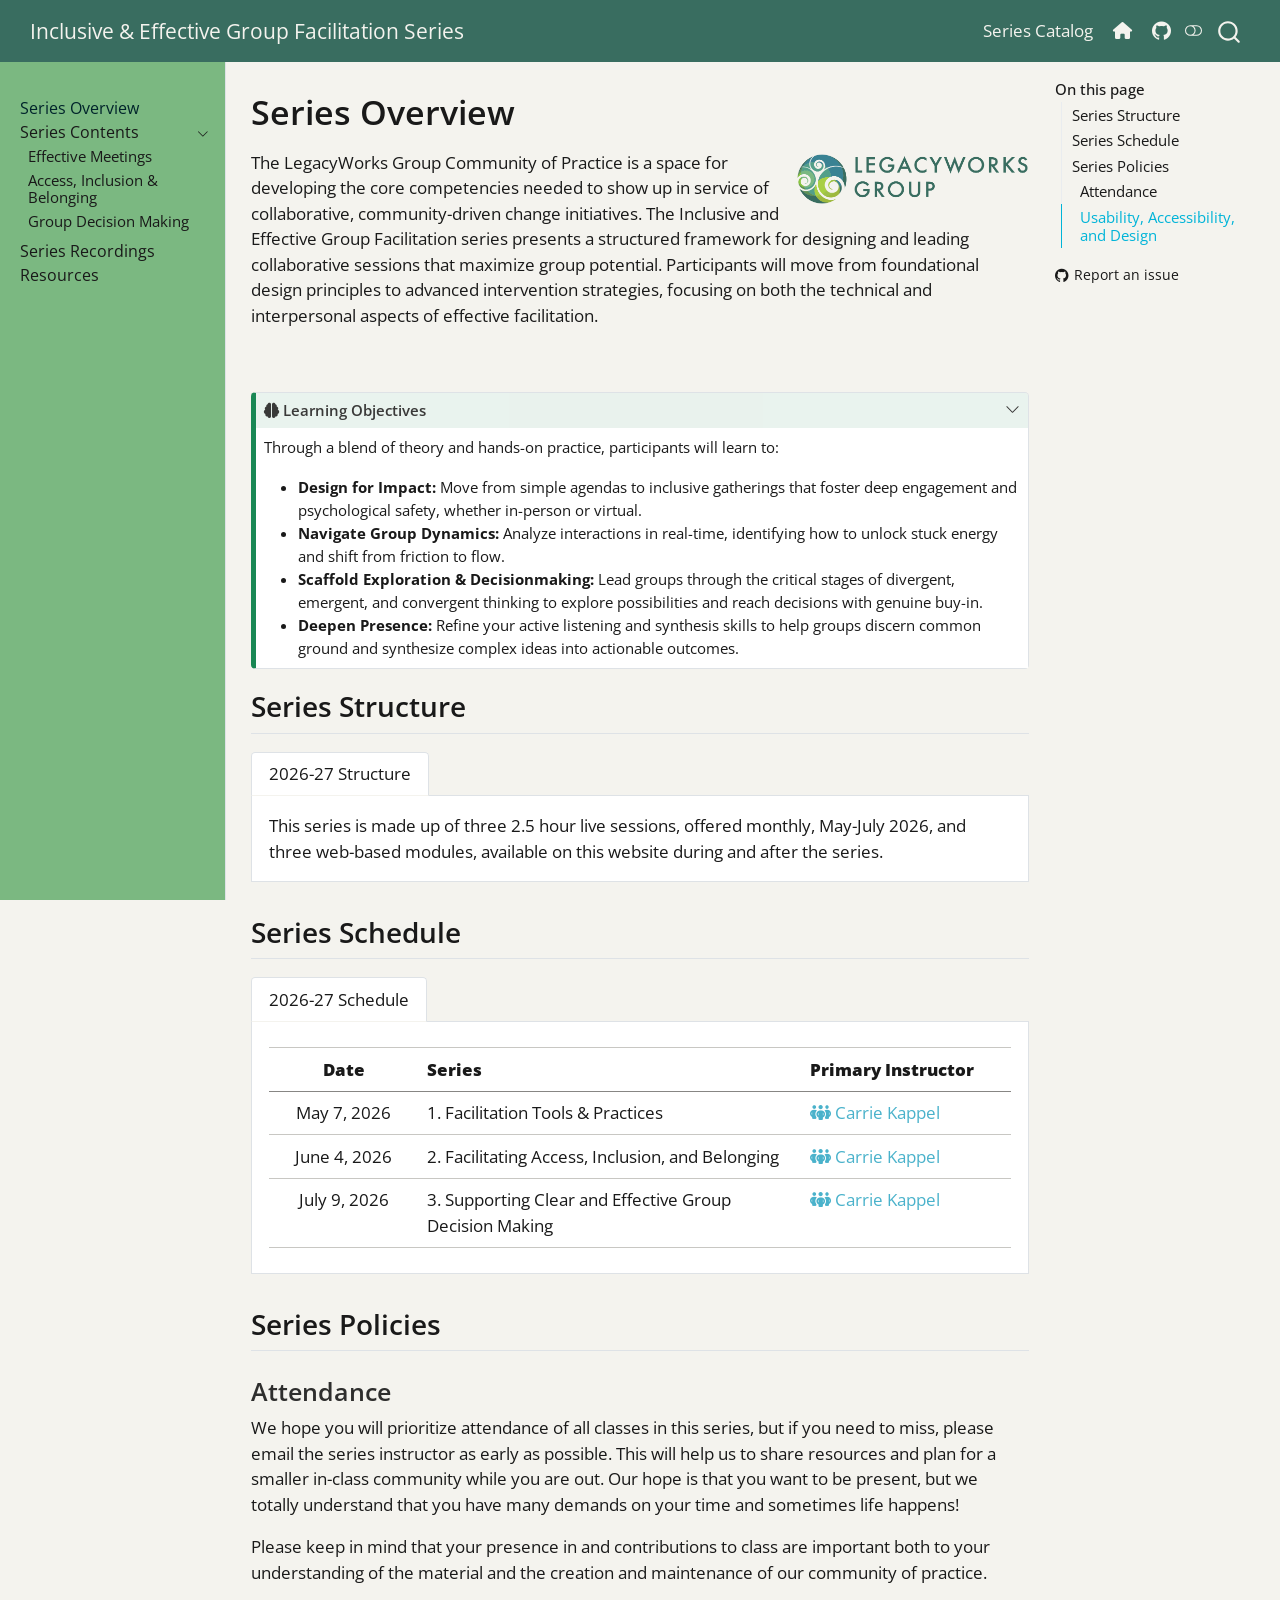
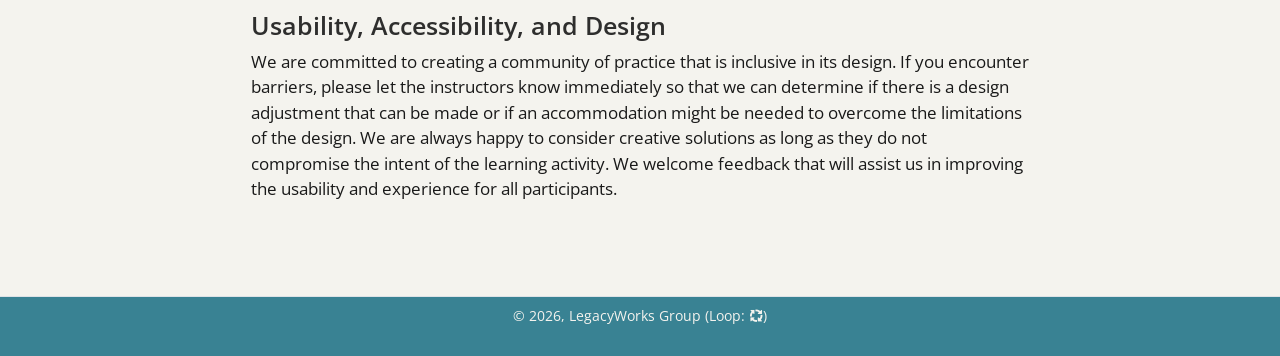
==== commit 60d2f0f9: "Built site for gh-pages" ====
--- a/index.html
+++ b/index.html
@@ -49,9 +49,9 @@
 <link href="site_libs/quarto-html/quarto-syntax-highlighting-63b5708e65d6cd79cd7618c58d0c21e7.css" rel="stylesheet" class="quarto-color-scheme-extra" id="quarto-text-highlighting-styles">
 <script src="site_libs/bootstrap/bootstrap.min.js"></script>
 <link href="site_libs/bootstrap/bootstrap-icons.css" rel="stylesheet">
-<link href="site_libs/bootstrap/bootstrap-cade0ff4818347d00405ae3540cc32ff.min.css" rel="stylesheet" append-hash="true" class="quarto-color-scheme" id="quarto-bootstrap" data-mode="light">
-<link href="site_libs/bootstrap/bootstrap-dark-697f1c5413bb51da2685c6d33f782958.min.css" rel="stylesheet" append-hash="true" class="quarto-color-scheme quarto-color-alternate" id="quarto-bootstrap" data-mode="dark">
-<link href="site_libs/bootstrap/bootstrap-cade0ff4818347d00405ae3540cc32ff.min.css" rel="stylesheet" append-hash="true" class="quarto-color-scheme-extra" id="quarto-bootstrap" data-mode="light">
+<link href="site_libs/bootstrap/bootstrap-1d739d9fcfeb0a7f2c486b8f8b1bd1b7.min.css" rel="stylesheet" append-hash="true" class="quarto-color-scheme" id="quarto-bootstrap" data-mode="light">
+<link href="site_libs/bootstrap/bootstrap-dark-ec382e0960f71761a32c3cb59a5feaea.min.css" rel="stylesheet" append-hash="true" class="quarto-color-scheme quarto-color-alternate" id="quarto-bootstrap" data-mode="dark">
+<link href="site_libs/bootstrap/bootstrap-1d739d9fcfeb0a7f2c486b8f8b1bd1b7.min.css" rel="stylesheet" append-hash="true" class="quarto-color-scheme-extra" id="quarto-bootstrap" data-mode="light">
 <link href="site_libs/quarto-contrib/fontawesome6-6.7.2/all.min.css" rel="stylesheet">
 <link href="site_libs/quarto-contrib/fontawesome6-6.7.2/latex-fontsize.css" rel="stylesheet">
 <script id="quarto-search-options" type="application/json">{
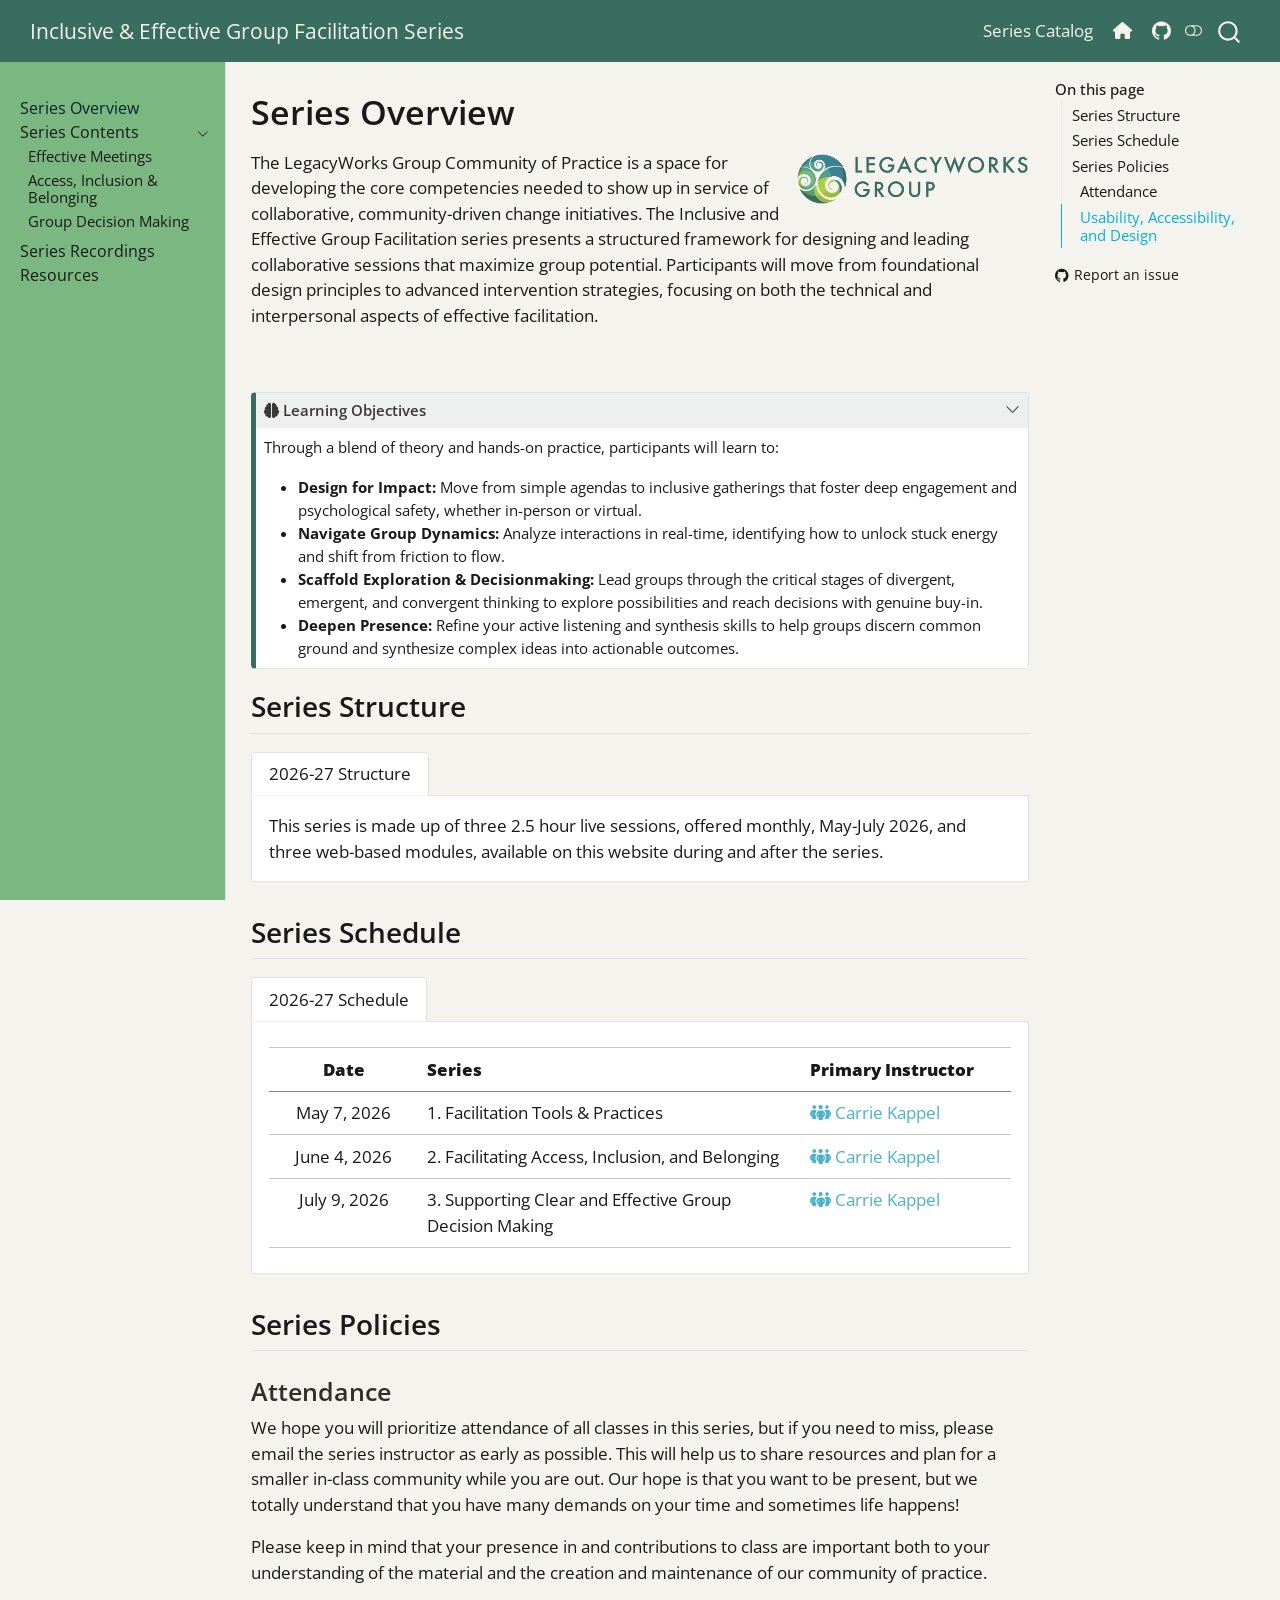
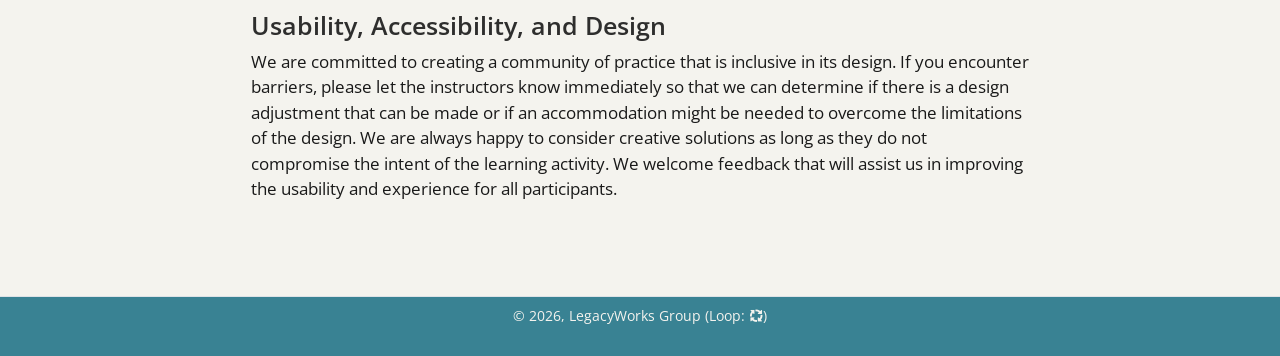
==== commit def9e9f2: "Built site for gh-pages" ====
--- a/index.html
+++ b/index.html
@@ -49,9 +49,9 @@
 <link href="site_libs/quarto-html/quarto-syntax-highlighting-63b5708e65d6cd79cd7618c58d0c21e7.css" rel="stylesheet" class="quarto-color-scheme-extra" id="quarto-text-highlighting-styles">
 <script src="site_libs/bootstrap/bootstrap.min.js"></script>
 <link href="site_libs/bootstrap/bootstrap-icons.css" rel="stylesheet">
-<link href="site_libs/bootstrap/bootstrap-1d739d9fcfeb0a7f2c486b8f8b1bd1b7.min.css" rel="stylesheet" append-hash="true" class="quarto-color-scheme" id="quarto-bootstrap" data-mode="light">
-<link href="site_libs/bootstrap/bootstrap-dark-ec382e0960f71761a32c3cb59a5feaea.min.css" rel="stylesheet" append-hash="true" class="quarto-color-scheme quarto-color-alternate" id="quarto-bootstrap" data-mode="dark">
-<link href="site_libs/bootstrap/bootstrap-1d739d9fcfeb0a7f2c486b8f8b1bd1b7.min.css" rel="stylesheet" append-hash="true" class="quarto-color-scheme-extra" id="quarto-bootstrap" data-mode="light">
+<link href="site_libs/bootstrap/bootstrap-e98da9be81661ecb6ac984ca3b5b6dd8.min.css" rel="stylesheet" append-hash="true" class="quarto-color-scheme" id="quarto-bootstrap" data-mode="light">
+<link href="site_libs/bootstrap/bootstrap-dark-90762f6b8fdf0c4e20819e556e25b376.min.css" rel="stylesheet" append-hash="true" class="quarto-color-scheme quarto-color-alternate" id="quarto-bootstrap" data-mode="dark">
+<link href="site_libs/bootstrap/bootstrap-e98da9be81661ecb6ac984ca3b5b6dd8.min.css" rel="stylesheet" append-hash="true" class="quarto-color-scheme-extra" id="quarto-bootstrap" data-mode="light">
 <link href="site_libs/quarto-contrib/fontawesome6-6.7.2/all.min.css" rel="stylesheet">
 <link href="site_libs/quarto-contrib/fontawesome6-6.7.2/latex-fontsize.css" rel="stylesheet">
 <script id="quarto-search-options" type="application/json">{
